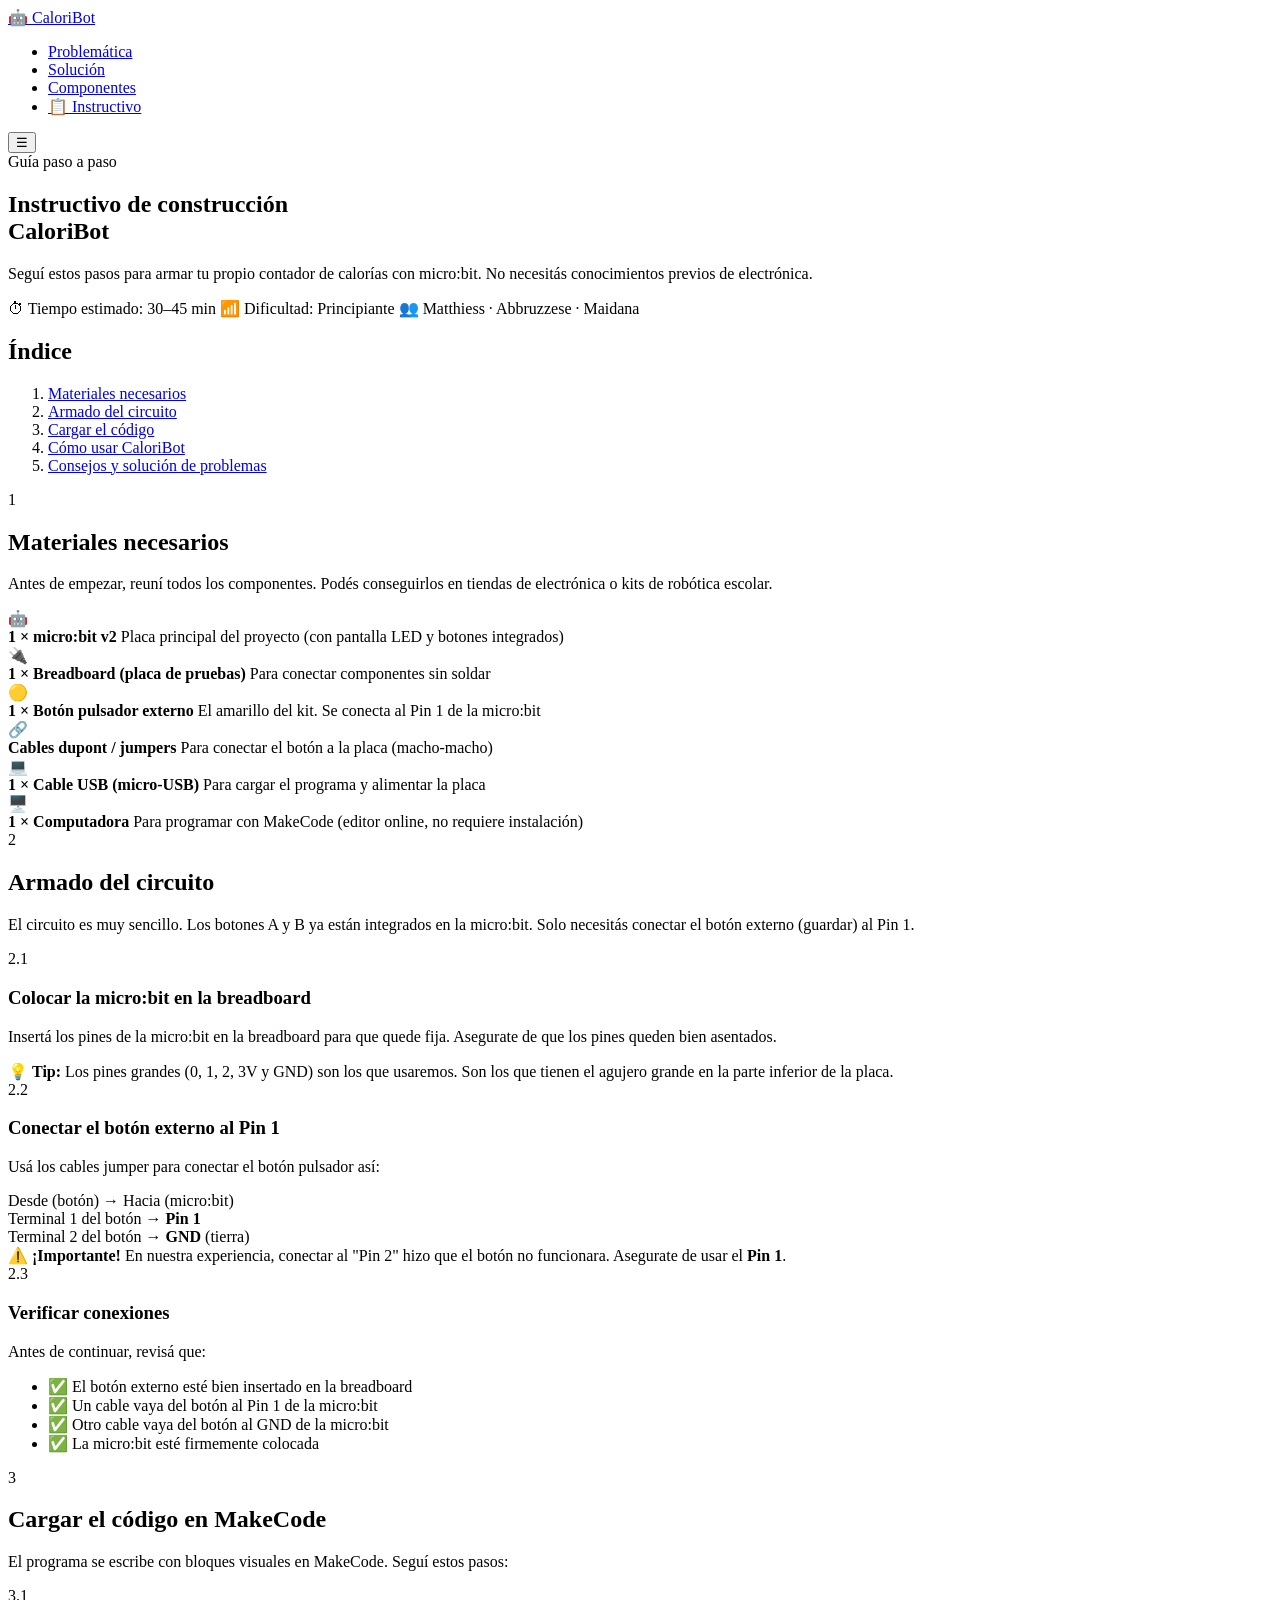
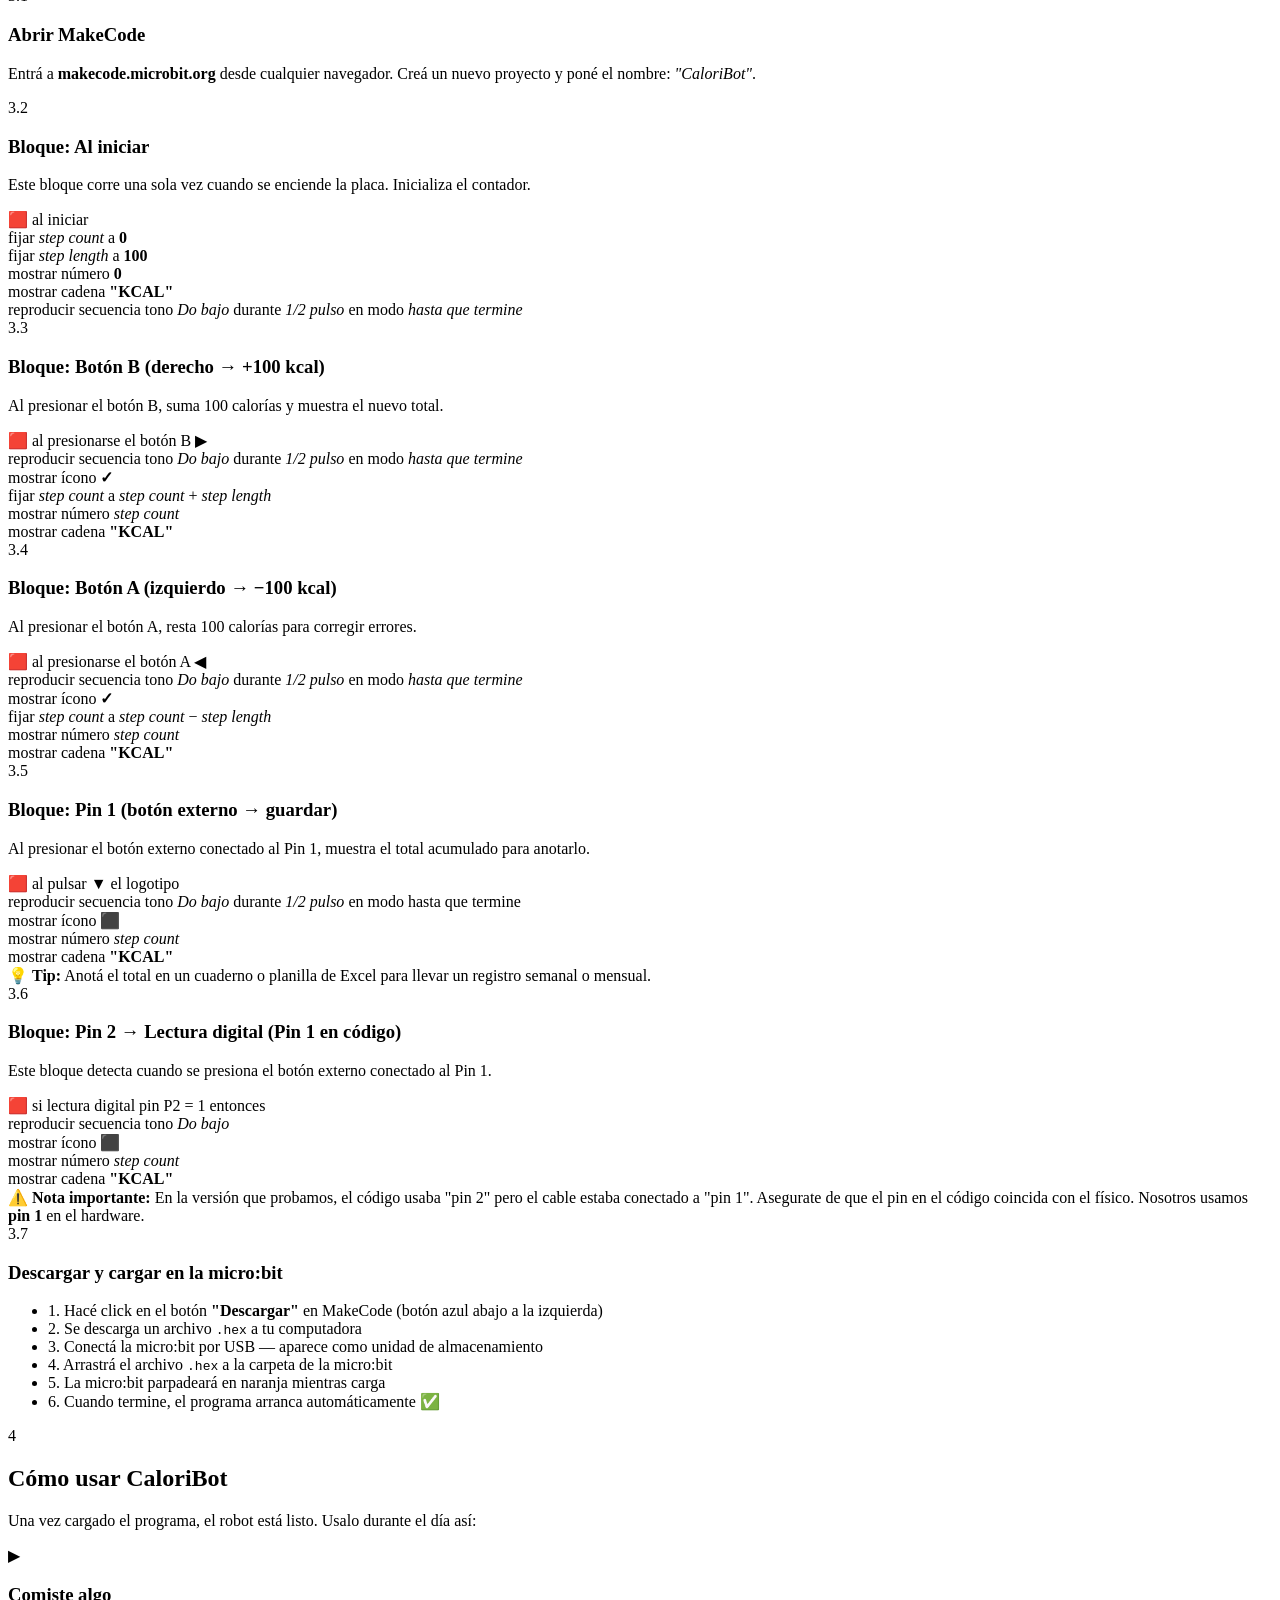
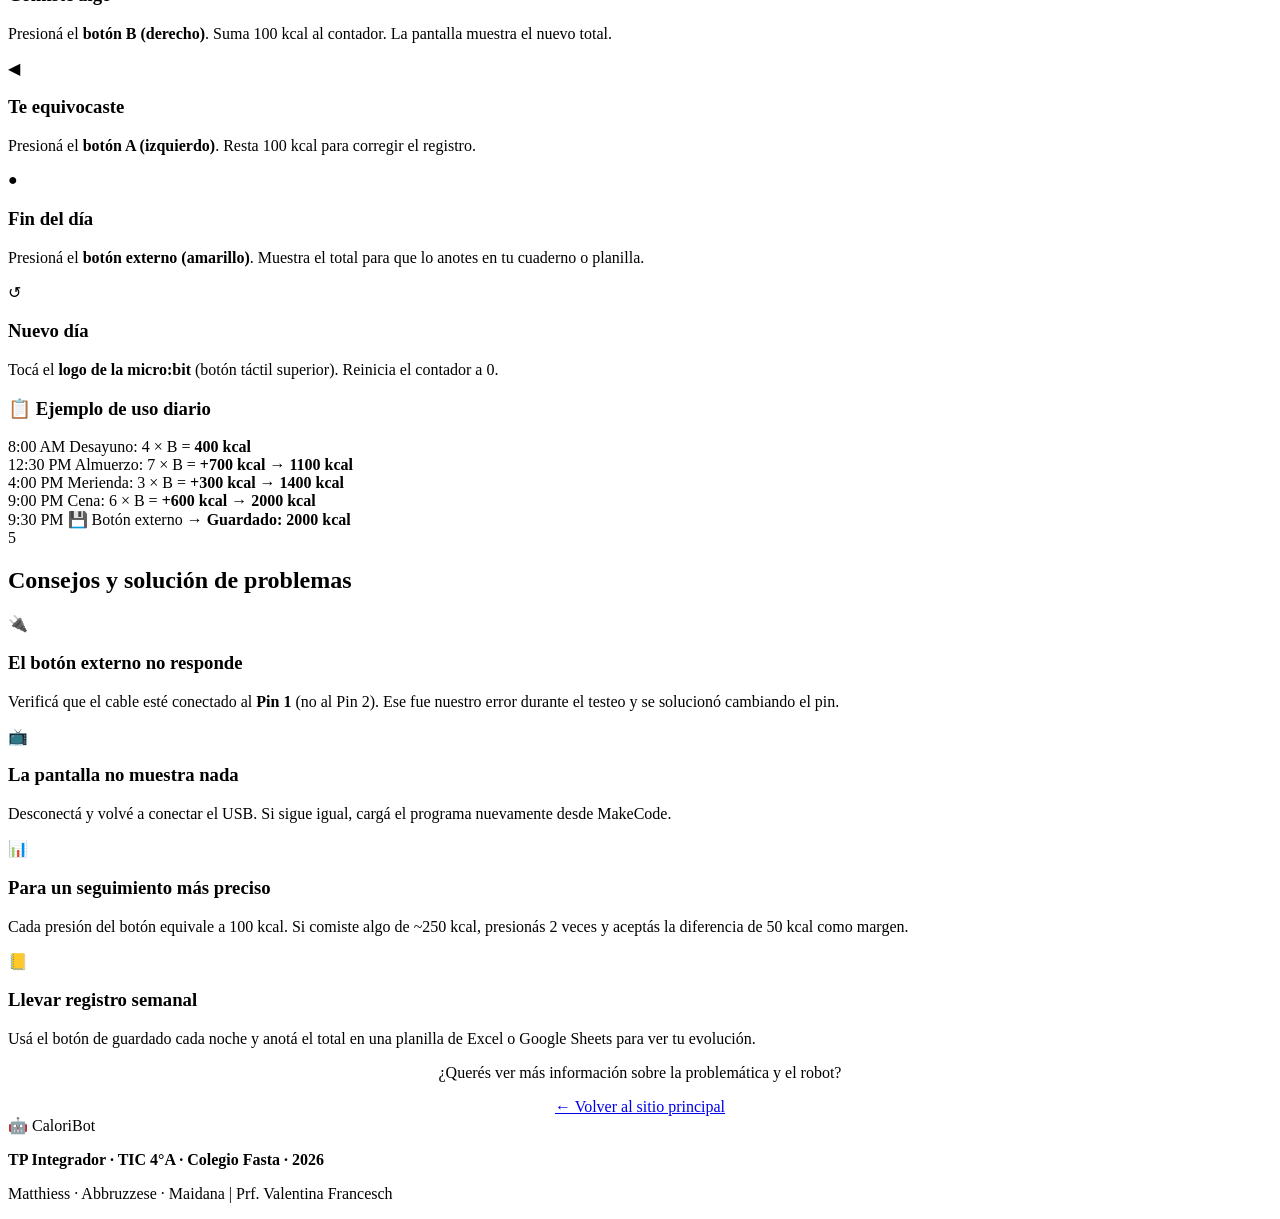
==== instructivo.html @ 19765916 "initial commit" ====
<!DOCTYPE html>
<html lang="es">
<head>
  <meta charset="UTF-8" />
  <meta name="viewport" content="width=device-width, initial-scale=1.0" />
  <title>Instructivo · CaloriBot</title>
  <link rel="stylesheet" href="css/styles.css" />
  <link rel="stylesheet" href="css/instructivo.css" />
  <link href="https://fonts.googleapis.com/css2?family=Inter:wght@300;400;500;600;700;800&family=Space+Grotesk:wght@500;700&display=swap" rel="stylesheet" />
</head>
<body>

  <header class="header" id="header">
    <nav class="nav container">
      <a href="index.html" class="nav__logo">
        <span class="logo-icon">🤖</span> CaloriBot
      </a>
      <ul class="nav__menu" id="nav-menu">
        <li><a href="index.html#problema" class="nav__link">Problemática</a></li>
        <li><a href="index.html#solucion" class="nav__link">Solución</a></li>
        <li><a href="index.html#componentes" class="nav__link">Componentes</a></li>
        <li><a href="instructivo.html" class="nav__link instructivo-btn">📋 Instructivo</a></li>
      </ul>
      <button class="nav__toggle" id="nav-toggle" aria-label="Abrir menú">☰</button>
    </nav>
  </header>

  <main class="instructivo-main">

    <!-- PORTADA -->
    <section class="inst-hero">
      <div class="container inst-hero__content">
        <span class="section__tag">Guía paso a paso</span>
        <h1>Instructivo de construcción<br/><span class="highlight">CaloriBot</span></h1>
        <p class="inst-hero__sub">
          Seguí estos pasos para armar tu propio contador de calorías con micro:bit.
          No necesitás conocimientos previos de electrónica.
        </p>
        <div class="inst-hero__meta">
          <span>⏱ Tiempo estimado: 30–45 min</span>
          <span>📶 Dificultad: Principiante</span>
          <span>👥 Matthiess · Abbruzzese · Maidana</span>
        </div>
      </div>
    </section>

    <div class="container inst-body">

      <!-- ÍNDICE -->
      <nav class="inst-index" aria-label="Índice del instructivo">
        <h2>Índice</h2>
        <ol>
          <li><a href="#materiales">Materiales necesarios</a></li>
          <li><a href="#circuito">Armado del circuito</a></li>
          <li><a href="#codigo">Cargar el código</a></li>
          <li><a href="#uso">Cómo usar CaloriBot</a></li>
          <li><a href="#tips">Consejos y solución de problemas</a></li>
        </ol>
      </nav>

      <!-- PASO 1: MATERIALES -->
      <section class="inst-step" id="materiales">
        <div class="inst-step__header">
          <div class="step-num">1</div>
          <h2>Materiales necesarios</h2>
        </div>
        <p class="step-desc">
          Antes de empezar, reuní todos los componentes. Podés conseguirlos en tiendas de electrónica o kits de robótica escolar.
        </p>
        <div class="materiales-grid">
          <div class="material-item">
            <div class="mat-icon">🤖</div>
            <div>
              <strong>1 × micro:bit v2</strong>
              <span>Placa principal del proyecto (con pantalla LED y botones integrados)</span>
            </div>
          </div>
          <div class="material-item">
            <div class="mat-icon">🔌</div>
            <div>
              <strong>1 × Breadboard (placa de pruebas)</strong>
              <span>Para conectar componentes sin soldar</span>
            </div>
          </div>
          <div class="material-item">
            <div class="mat-icon">🟡</div>
            <div>
              <strong>1 × Botón pulsador externo</strong>
              <span>El amarillo del kit. Se conecta al Pin 1 de la micro:bit</span>
            </div>
          </div>
          <div class="material-item">
            <div class="mat-icon">🔗</div>
            <div>
              <strong>Cables dupont / jumpers</strong>
              <span>Para conectar el botón a la placa (macho-macho)</span>
            </div>
          </div>
          <div class="material-item">
            <div class="mat-icon">💻</div>
            <div>
              <strong>1 × Cable USB (micro-USB)</strong>
              <span>Para cargar el programa y alimentar la placa</span>
            </div>
          </div>
          <div class="material-item">
            <div class="mat-icon">🖥️</div>
            <div>
              <strong>1 × Computadora</strong>
              <span>Para programar con MakeCode (editor online, no requiere instalación)</span>
            </div>
          </div>
        </div>
      </section>

      <!-- PASO 2: CIRCUITO -->
      <section class="inst-step" id="circuito">
        <div class="inst-step__header">
          <div class="step-num">2</div>
          <h2>Armado del circuito</h2>
        </div>
        <p class="step-desc">
          El circuito es muy sencillo. Los botones A y B ya están integrados en la micro:bit.
          Solo necesitás conectar el botón externo (guardar) al Pin 1.
        </p>

        <div class="sub-steps">
          <div class="sub-step">
            <div class="sub-step__num">2.1</div>
            <div class="sub-step__content">
              <h3>Colocar la micro:bit en la breadboard</h3>
              <p>
                Insertá los pines de la micro:bit en la breadboard para que quede fija.
                Asegurate de que los pines queden bien asentados.
              </p>
              <div class="tip-box">
                💡 <strong>Tip:</strong> Los pines grandes (0, 1, 2, 3V y GND) son los que usaremos.
                Son los que tienen el agujero grande en la parte inferior de la placa.
              </div>
            </div>
          </div>

          <div class="sub-step">
            <div class="sub-step__num">2.2</div>
            <div class="sub-step__content">
              <h3>Conectar el botón externo al Pin 1</h3>
              <p>Usá los cables jumper para conectar el botón pulsador así:</p>
              <div class="conexion-tabla">
                <div class="conexion-row conexion-row--header">
                  <span>Desde (botón)</span>
                  <span>→</span>
                  <span>Hacia (micro:bit)</span>
                </div>
                <div class="conexion-row">
                  <span>Terminal 1 del botón</span>
                  <span>→</span>
                  <span class="dest dest--pin"><strong>Pin 1</strong></span>
                </div>
                <div class="conexion-row">
                  <span>Terminal 2 del botón</span>
                  <span>→</span>
                  <span class="dest dest--gnd"><strong>GND</strong> (tierra)</span>
                </div>
              </div>
              <div class="warning-box">
                ⚠️ <strong>¡Importante!</strong> En nuestra experiencia, conectar al "Pin 2" hizo que el botón no funcionara.
                Asegurate de usar el <strong>Pin 1</strong>.
              </div>
            </div>
          </div>

          <div class="sub-step">
            <div class="sub-step__num">2.3</div>
            <div class="sub-step__content">
              <h3>Verificar conexiones</h3>
              <p>Antes de continuar, revisá que:</p>
              <ul class="check-list">
                <li>✅ El botón externo esté bien insertado en la breadboard</li>
                <li>✅ Un cable vaya del botón al Pin 1 de la micro:bit</li>
                <li>✅ Otro cable vaya del botón al GND de la micro:bit</li>
                <li>✅ La micro:bit esté firmemente colocada</li>
              </ul>
            </div>
          </div>
        </div>
      </section>

      <!-- PASO 3: CÓDIGO -->
      <section class="inst-step" id="codigo">
        <div class="inst-step__header">
          <div class="step-num">3</div>
          <h2>Cargar el código en MakeCode</h2>
        </div>
        <p class="step-desc">
          El programa se escribe con bloques visuales en MakeCode. Seguí estos pasos:
        </p>

        <div class="sub-steps">
          <div class="sub-step">
            <div class="sub-step__num">3.1</div>
            <div class="sub-step__content">
              <h3>Abrir MakeCode</h3>
              <p>
                Entrá a <strong>makecode.microbit.org</strong> desde cualquier navegador.
                Creá un nuevo proyecto y poné el nombre: <em>"CaloriBot"</em>.
              </p>
            </div>
          </div>

          <div class="sub-step">
            <div class="sub-step__num">3.2</div>
            <div class="sub-step__content">
              <h3>Bloque: Al iniciar</h3>
              <p>Este bloque corre una sola vez cuando se enciende la placa. Inicializa el contador.</p>
              <div class="code-blocks-visual">
                <div class="block block--event">🟥 al iniciar</div>
                <div class="block block--action">fijar <em>step count</em> a <strong>0</strong></div>
                <div class="block block--action">fijar <em>step length</em> a <strong>100</strong></div>
                <div class="block block--action">mostrar número <strong>0</strong></div>
                <div class="block block--action">mostrar cadena <strong>"KCAL"</strong></div>
                <div class="block block--action">reproducir secuencia tono <em>Do bajo</em> durante <em>1/2 pulso</em> en modo <em>hasta que termine</em></div>
              </div>
            </div>
          </div>

          <div class="sub-step">
            <div class="sub-step__num">3.3</div>
            <div class="sub-step__content">
              <h3>Bloque: Botón B (derecho → +100 kcal)</h3>
              <p>Al presionar el botón B, suma 100 calorías y muestra el nuevo total.</p>
              <div class="code-blocks-visual">
                <div class="block block--event">🟥 al presionarse el botón B ▶</div>
                <div class="block block--action">reproducir secuencia tono <em>Do bajo</em> durante <em>1/2 pulso</em> en modo <em>hasta que termine</em></div>
                <div class="block block--action">mostrar ícono <strong>✓</strong></div>
                <div class="block block--action">fijar <em>step count</em> a <em>step count</em> + <em>step length</em></div>
                <div class="block block--action">mostrar número <em>step count</em></div>
                <div class="block block--action">mostrar cadena <strong>"KCAL"</strong></div>
              </div>
            </div>
          </div>

          <div class="sub-step">
            <div class="sub-step__num">3.4</div>
            <div class="sub-step__content">
              <h3>Bloque: Botón A (izquierdo → −100 kcal)</h3>
              <p>Al presionar el botón A, resta 100 calorías para corregir errores.</p>
              <div class="code-blocks-visual">
                <div class="block block--event">🟥 al presionarse el botón A ◀</div>
                <div class="block block--action">reproducir secuencia tono <em>Do bajo</em> durante <em>1/2 pulso</em> en modo <em>hasta que termine</em></div>
                <div class="block block--action">mostrar ícono <strong>✓</strong></div>
                <div class="block block--action">fijar <em>step count</em> a <em>step count</em> − <em>step length</em></div>
                <div class="block block--action">mostrar número <em>step count</em></div>
                <div class="block block--action">mostrar cadena <strong>"KCAL"</strong></div>
              </div>
            </div>
          </div>

          <div class="sub-step">
            <div class="sub-step__num">3.5</div>
            <div class="sub-step__content">
              <h3>Bloque: Pin 1 (botón externo → guardar)</h3>
              <p>Al presionar el botón externo conectado al Pin 1, muestra el total acumulado para anotarlo.</p>
              <div class="code-blocks-visual">
                <div class="block block--event">🟥 al pulsar ▼ el logotipo</div>
                <div class="block block--action">reproducir secuencia tono <em>Do bajo</em> durante <em>1/2 pulso</em> en modo hasta que termine</div>
                <div class="block block--action">mostrar ícono <strong>⬛</strong></div>
                <div class="block block--action">mostrar número <em>step count</em></div>
                <div class="block block--action">mostrar cadena <strong>"KCAL"</strong></div>
              </div>
              <div class="tip-box">
                💡 <strong>Tip:</strong> Anotá el total en un cuaderno o planilla de Excel para llevar un registro semanal o mensual.
              </div>
            </div>
          </div>

          <div class="sub-step">
            <div class="sub-step__num">3.6</div>
            <div class="sub-step__content">
              <h3>Bloque: Pin 2 → Lectura digital (Pin 1 en código)</h3>
              <p>Este bloque detecta cuando se presiona el botón externo conectado al Pin 1.</p>
              <div class="code-blocks-visual">
                <div class="block block--event">🟥 si lectura digital pin P2 = 1 entonces</div>
                <div class="block block--action">reproducir secuencia tono <em>Do bajo</em></div>
                <div class="block block--action">mostrar ícono <strong>⬛</strong></div>
                <div class="block block--action">mostrar número <em>step count</em></div>
                <div class="block block--action">mostrar cadena <strong>"KCAL"</strong></div>
              </div>
              <div class="warning-box">
                ⚠️ <strong>Nota importante:</strong> En la versión que probamos, el código usaba "pin 2" pero el cable estaba conectado a "pin 1".
                Asegurate de que el pin en el código coincida con el físico. Nosotros usamos <strong>pin 1</strong> en el hardware.
              </div>
            </div>
          </div>

          <div class="sub-step">
            <div class="sub-step__num">3.7</div>
            <div class="sub-step__content">
              <h3>Descargar y cargar en la micro:bit</h3>
              <ul class="check-list">
                <li>1. Hacé click en el botón <strong>"Descargar"</strong> en MakeCode (botón azul abajo a la izquierda)</li>
                <li>2. Se descarga un archivo <code>.hex</code> a tu computadora</li>
                <li>3. Conectá la micro:bit por USB — aparece como unidad de almacenamiento</li>
                <li>4. Arrastrá el archivo <code>.hex</code> a la carpeta de la micro:bit</li>
                <li>5. La micro:bit parpadeará en naranja mientras carga</li>
                <li>6. Cuando termine, el programa arranca automáticamente ✅</li>
              </ul>
            </div>
          </div>
        </div>
      </section>

      <!-- PASO 4: USO -->
      <section class="inst-step" id="uso">
        <div class="inst-step__header">
          <div class="step-num">4</div>
          <h2>Cómo usar CaloriBot</h2>
        </div>
        <p class="step-desc">
          Una vez cargado el programa, el robot está listo. Usalo durante el día así:
        </p>

        <div class="uso-cards">
          <div class="uso-card">
            <div class="uso-num uso--green">▶</div>
            <h3>Comiste algo</h3>
            <p>Presioná el <strong>botón B (derecho)</strong>. Suma 100 kcal al contador. La pantalla muestra el nuevo total.</p>
          </div>
          <div class="uso-card">
            <div class="uso-num uso--red">◀</div>
            <h3>Te equivocaste</h3>
            <p>Presioná el <strong>botón A (izquierdo)</strong>. Resta 100 kcal para corregir el registro.</p>
          </div>
          <div class="uso-card">
            <div class="uso-num uso--blue">●</div>
            <h3>Fin del día</h3>
            <p>Presioná el <strong>botón externo (amarillo)</strong>. Muestra el total para que lo anotes en tu cuaderno o planilla.</p>
          </div>
          <div class="uso-card">
            <div class="uso-num uso--orange">↺</div>
            <h3>Nuevo día</h3>
            <p>Tocá el <strong>logo de la micro:bit</strong> (botón táctil superior). Reinicia el contador a 0.</p>
          </div>
        </div>

        <div class="ejemplo-uso">
          <h3>📋 Ejemplo de uso diario</h3>
          <div class="uso-timeline">
            <div class="tl-item">
              <span class="tl-hora">8:00 AM</span>
              <span class="tl-accion">Desayuno: 4 × B = <strong>400 kcal</strong></span>
            </div>
            <div class="tl-item">
              <span class="tl-hora">12:30 PM</span>
              <span class="tl-accion">Almuerzo: 7 × B = <strong>+700 kcal → 1100 kcal</strong></span>
            </div>
            <div class="tl-item">
              <span class="tl-hora">4:00 PM</span>
              <span class="tl-accion">Merienda: 3 × B = <strong>+300 kcal → 1400 kcal</strong></span>
            </div>
            <div class="tl-item">
              <span class="tl-hora">9:00 PM</span>
              <span class="tl-accion">Cena: 6 × B = <strong>+600 kcal → 2000 kcal</strong></span>
            </div>
            <div class="tl-item tl-item--save">
              <span class="tl-hora">9:30 PM</span>
              <span class="tl-accion">💾 Botón externo → <strong>Guardado: 2000 kcal</strong></span>
            </div>
          </div>
        </div>
      </section>

      <!-- PASO 5: TIPS -->
      <section class="inst-step" id="tips">
        <div class="inst-step__header">
          <div class="step-num">5</div>
          <h2>Consejos y solución de problemas</h2>
        </div>

        <div class="tips-grid">
          <div class="tip-card">
            <span class="tip-emoji">🔌</span>
            <h3>El botón externo no responde</h3>
            <p>Verificá que el cable esté conectado al <strong>Pin 1</strong> (no al Pin 2). Ese fue nuestro error durante el testeo y se solucionó cambiando el pin.</p>
          </div>
          <div class="tip-card">
            <span class="tip-emoji">📺</span>
            <h3>La pantalla no muestra nada</h3>
            <p>Desconectá y volvé a conectar el USB. Si sigue igual, cargá el programa nuevamente desde MakeCode.</p>
          </div>
          <div class="tip-card">
            <span class="tip-emoji">📊</span>
            <h3>Para un seguimiento más preciso</h3>
            <p>Cada presión del botón equivale a 100 kcal. Si comiste algo de ~250 kcal, presionás 2 veces y aceptás la diferencia de 50 kcal como margen.</p>
          </div>
          <div class="tip-card">
            <span class="tip-emoji">📒</span>
            <h3>Llevar registro semanal</h3>
            <p>Usá el botón de guardado cada noche y anotá el total en una planilla de Excel o Google Sheets para ver tu evolución.</p>
          </div>
        </div>
      </section>

    </div><!-- /container -->

    <!-- CTA volver -->
    <div class="inst-footer-cta">
      <div class="container" style="text-align:center">
        <p>¿Querés ver más información sobre la problemática y el robot?</p>
        <a href="index.html" class="btn btn--primary btn--large">← Volver al sitio principal</a>
      </div>
    </div>

  </main>

  <footer class="footer">
    <div class="container footer__content">
      <div class="footer__logo">🤖 CaloriBot</div>
      <div class="footer__info">
        <p><strong>TP Integrador · TIC 4°A · Colegio Fasta · 2026</strong></p>
        <p>Matthiess · Abbruzzese · Maidana | Prf. Valentina Francesch</p>
      </div>
    </div>
  </footer>

  <script src="js/nav.js"></script>
</body>
</html>
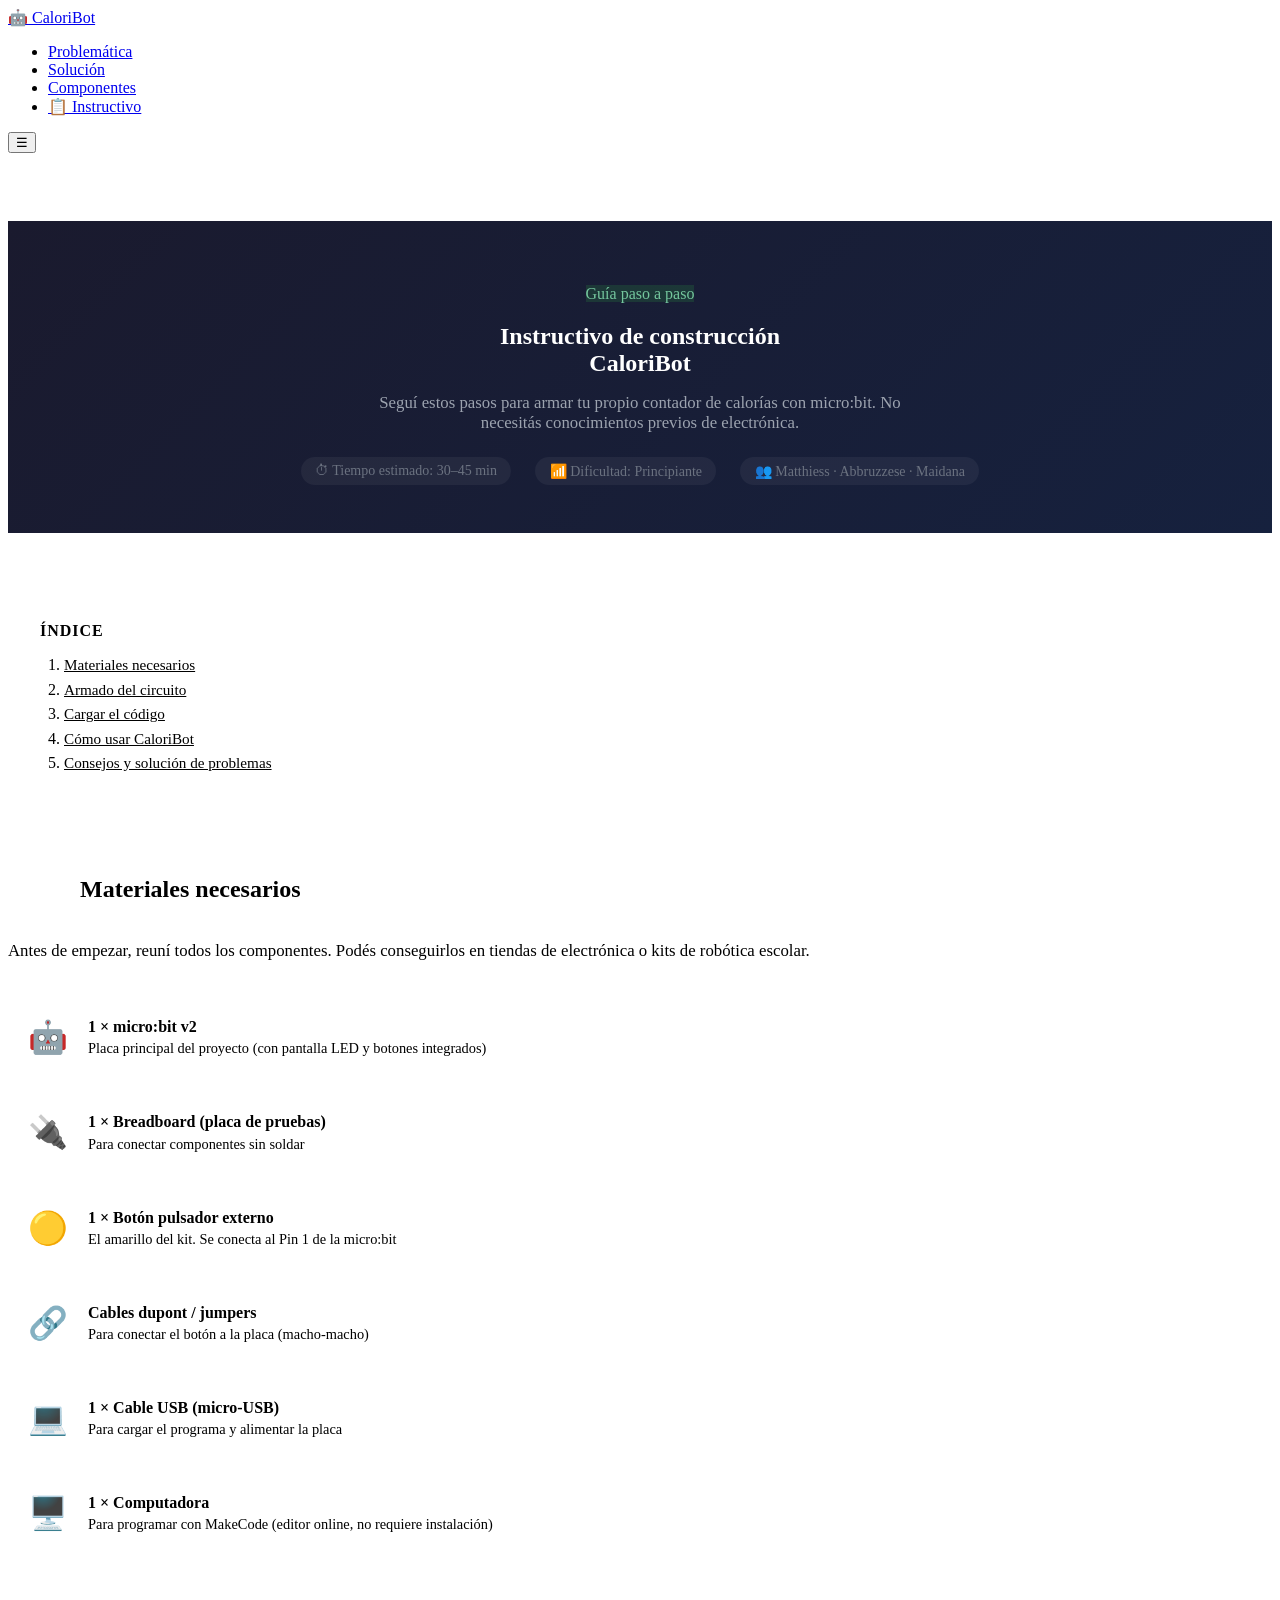
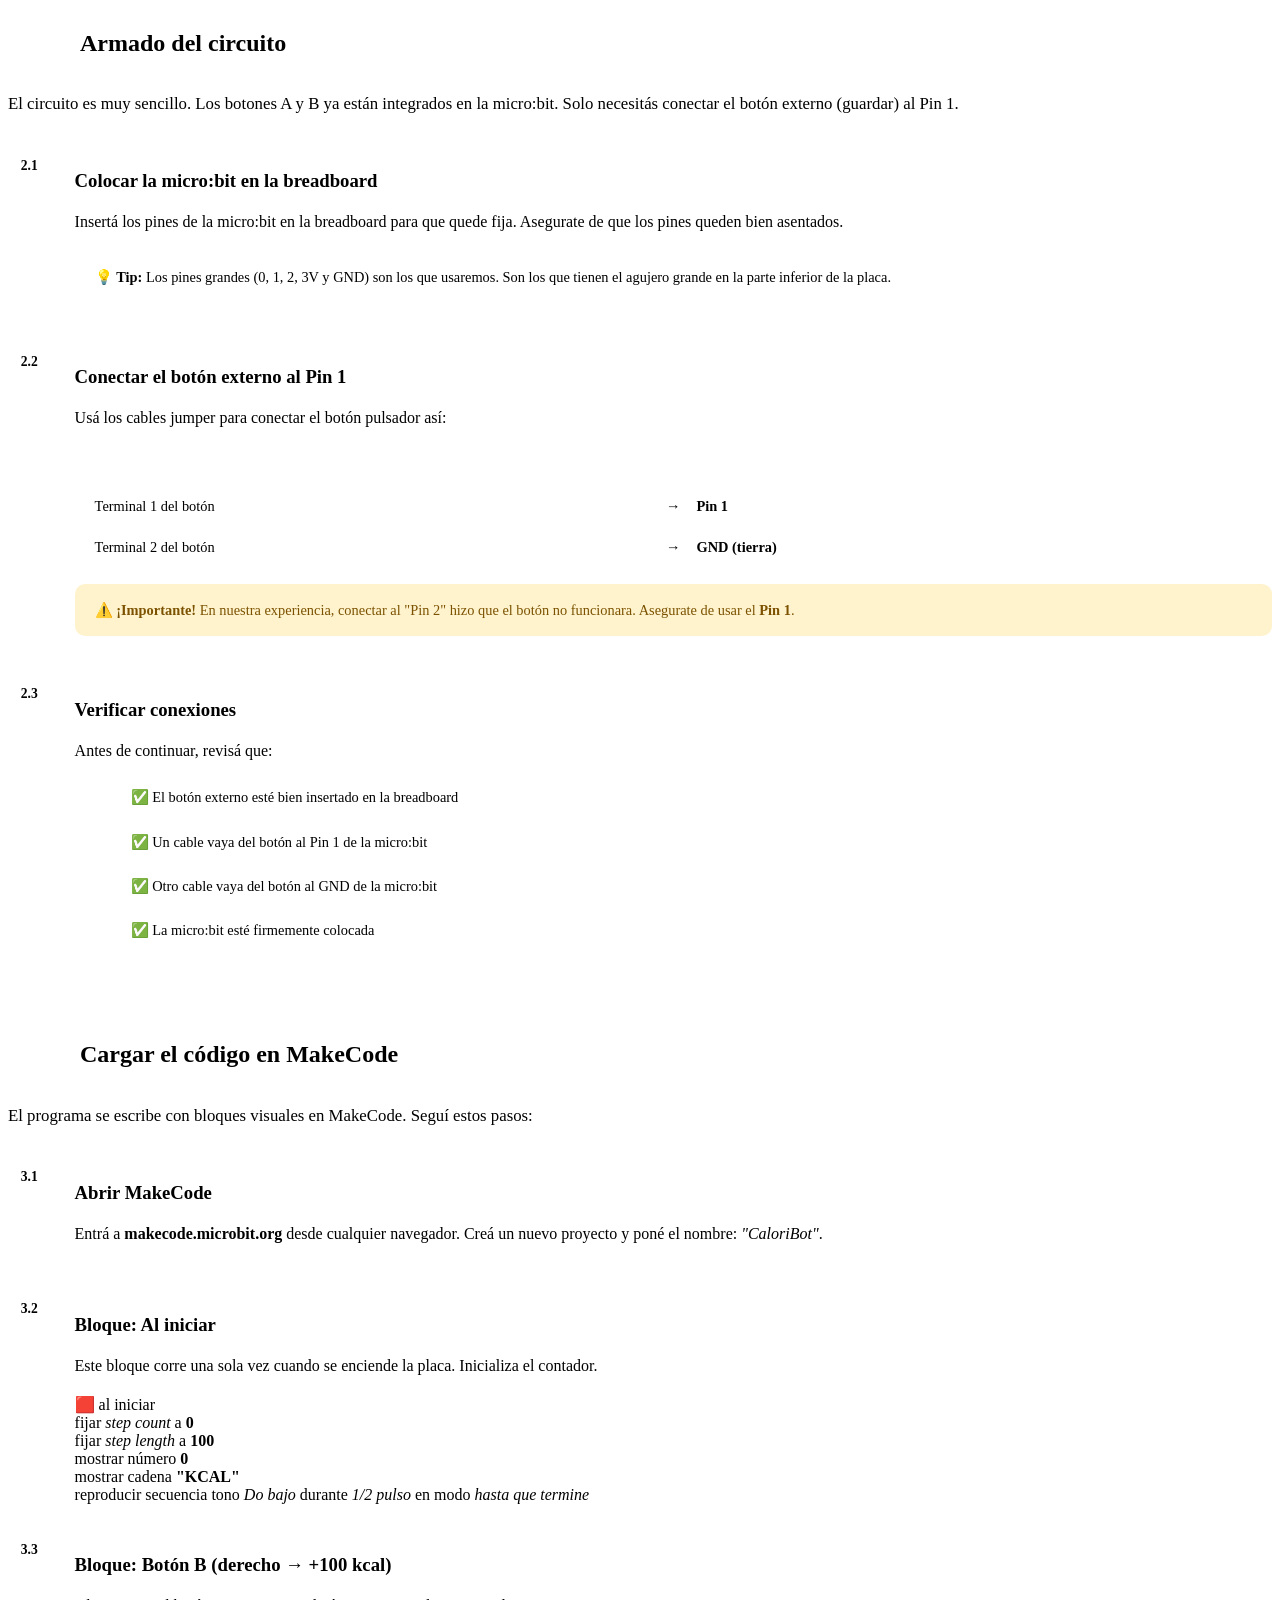
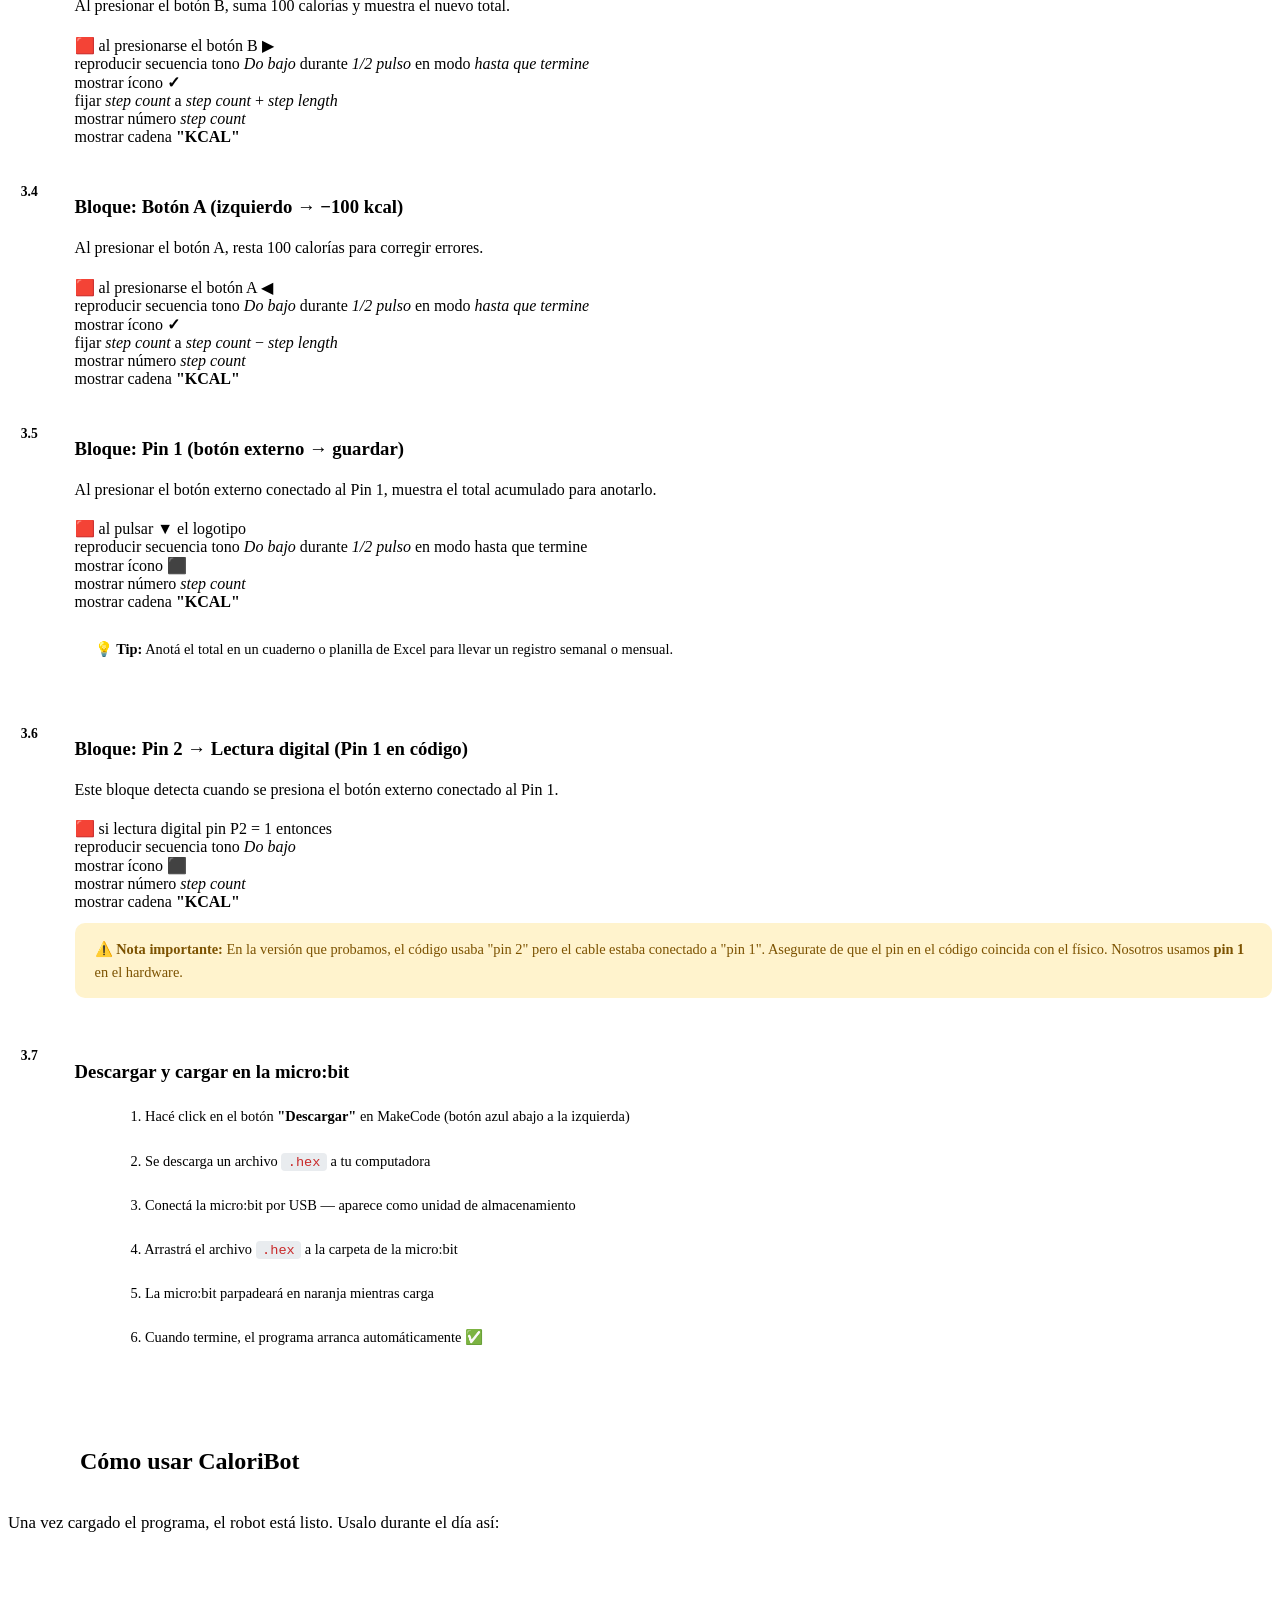
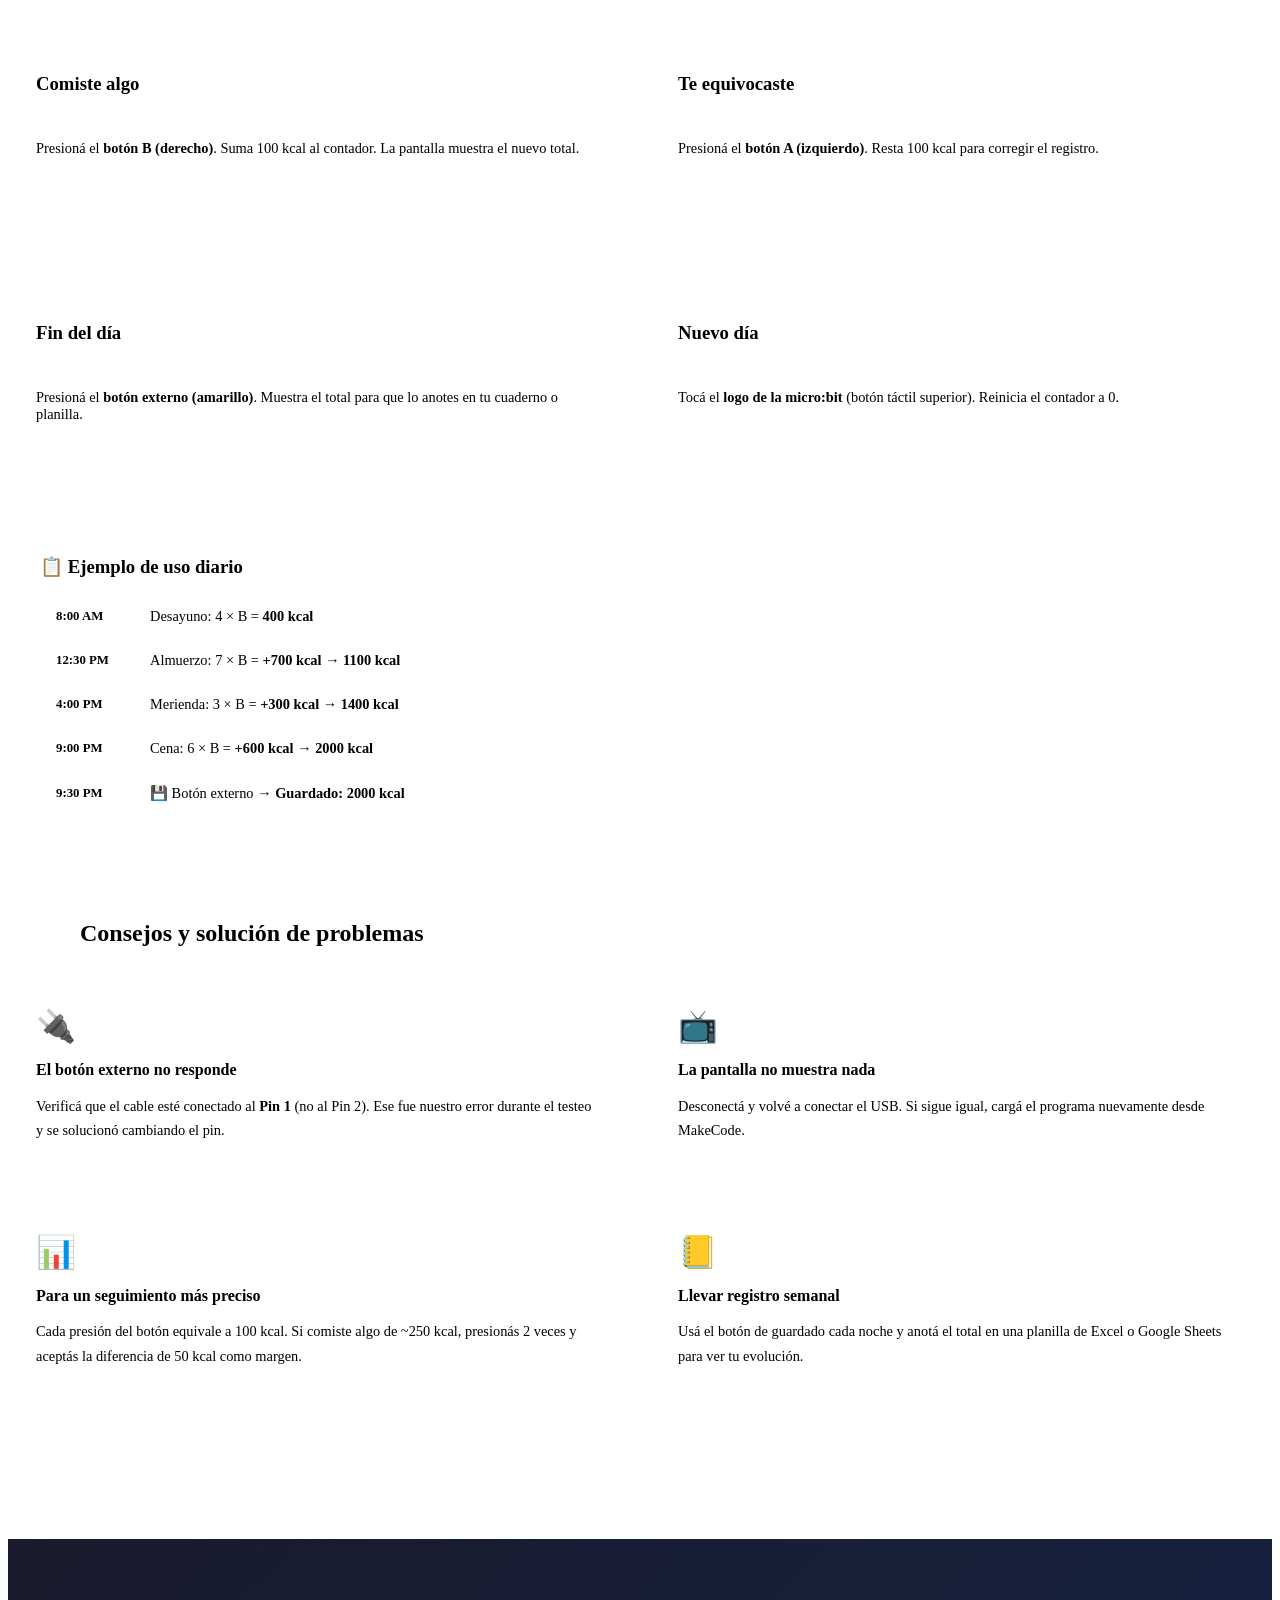
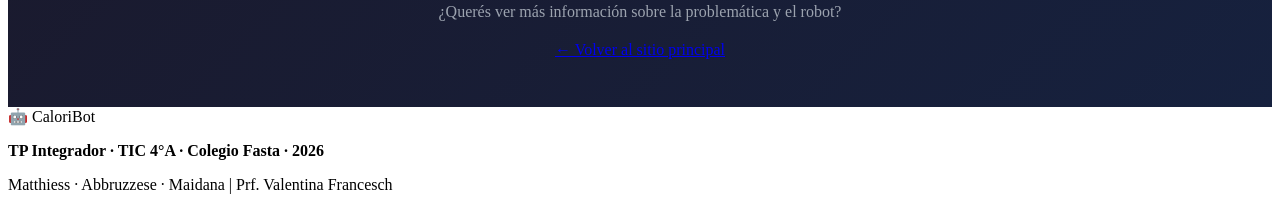
==== commit 1433fb81: "Update instructivo.html" ====
--- a/instructivo.html
+++ b/instructivo.html
@@ -28,6 +28,7 @@
   <main class="instructivo-main">
 
     <!-- PORTADA -->
+    <link rel="stylesheet" href="instructivo.css">
     <section class="inst-hero">
       <div class="container inst-hero__content">
         <span class="section__tag">Guía paso a paso</span>
--- a/instructivo.css
+++ b/instructivo.css
@@ -0,0 +1,188 @@
+/* =============================================
+   instructivo.css — estilos específicos
+   ============================================= */
+
+.instructivo-main { padding-top: 68px; }
+
+/* Hero del instructivo */
+.inst-hero {
+  background: linear-gradient(135deg, #1a1a2e 0%, #16213e 100%);
+  padding: 4rem 0 3rem;
+  text-align: center;
+}
+.inst-hero__content .section__tag { background: rgba(47,158,68,.2); color: #74c69d; }
+.inst-hero h1 { color: #fff; margin-bottom: 1rem; }
+.inst-hero__sub { color: #9ca3af; max-width: 580px; margin: 0 auto 1.5rem; font-size: 1.05rem; }
+.inst-hero__meta {
+  display: flex; gap: 1.5rem; justify-content: center; flex-wrap: wrap;
+  color: #6b7280; font-size: .875rem;
+}
+.inst-hero__meta span { background: rgba(255,255,255,.05); padding: .35rem .9rem; border-radius: 50px; }
+
+/* Layout principal */
+.inst-body { padding: 3rem 0 4rem; }
+
+/* Índice */
+.inst-index {
+  background: var(--clr-primary-light);
+  border: 1px solid var(--clr-primary);
+  border-radius: var(--radius-lg);
+  padding: 1.75rem 2rem;
+  margin-bottom: 3rem;
+}
+.inst-index h2 { color: var(--clr-primary-dark); font-size: 1rem; text-transform: uppercase; letter-spacing: .06em; margin-bottom: 1rem; }
+.inst-index ol { padding-left: 1.5rem; display: flex; flex-direction: column; gap: .4rem; }
+.inst-index a { color: var(--clr-primary-dark); font-weight: 500; font-size: .95rem; }
+.inst-index a:hover { color: var(--clr-primary); text-decoration: underline; }
+
+/* Pasos */
+.inst-step {
+  margin-bottom: 4rem;
+  scroll-margin-top: 90px;
+}
+.inst-step__header {
+  display: flex; align-items: center; gap: 1.25rem; margin-bottom: 1.25rem;
+}
+.step-num {
+  width: 52px; height: 52px; border-radius: 50%;
+  background: var(--clr-primary); color: #fff;
+  font-family: var(--font-heading); font-size: 1.4rem; font-weight: 700;
+  display: flex; align-items: center; justify-content: center;
+  flex-shrink: 0;
+}
+.inst-step__header h2 { color: var(--clr-dark); margin: 0; }
+.step-desc { color: var(--clr-text-light); margin-bottom: 2rem; font-size: 1.05rem; line-height: 1.8; }
+
+/* Materiales */
+.materiales-grid { display: flex; flex-direction: column; gap: 1rem; }
+.material-item {
+  display: flex; gap: 1.25rem; align-items: flex-start;
+  background: var(--clr-white);
+  border: 1px solid var(--clr-border);
+  border-radius: var(--radius);
+  padding: 1.25rem;
+}
+.mat-icon { font-size: 2rem; flex-shrink: 0; }
+.material-item strong { display: block; color: var(--clr-dark); margin-bottom: .2rem; }
+.material-item span { color: var(--clr-text-light); font-size: .9rem; }
+
+/* Sub-pasos */
+.sub-steps { display: flex; flex-direction: column; gap: 2rem; }
+.sub-step { display: flex; gap: 1.5rem; }
+.sub-step__num {
+  background: var(--clr-bg);
+  border: 2px solid var(--clr-border);
+  border-radius: 10px;
+  padding: .4rem .8rem;
+  font-weight: 700; font-size: .85rem;
+  color: var(--clr-primary-dark);
+  height: fit-content;
+  flex-shrink: 0;
+}
+.sub-step__content { flex: 1; }
+.sub-step__content h3 { color: var(--clr-dark); margin-bottom: .6rem; }
+.sub-step__content p { color: var(--clr-text-light); margin-bottom: 1rem; line-height: 1.7; }
+
+/* Tabla de conexiones */
+.conexion-tabla { border: 1px solid var(--clr-border); border-radius: 10px; overflow: hidden; margin: 1rem 0; }
+.conexion-row {
+  display: grid; grid-template-columns: 1fr auto 1fr;
+  align-items: center; gap: 1rem;
+  padding: .75rem 1.25rem;
+  font-size: .9rem;
+}
+.conexion-row--header {
+  background: var(--clr-dark); color: #fff;
+  font-weight: 600; font-size: .8rem; text-transform: uppercase; letter-spacing: .05em;
+}
+.conexion-row:not(.conexion-row--header) { border-top: 1px solid var(--clr-border); }
+.conexion-row:nth-child(even) { background: var(--clr-bg); }
+.dest { font-weight: 600; }
+.dest--pin { color: var(--clr-primary); }
+.dest--gnd { color: var(--clr-danger); }
+
+/* Boxes */
+.tip-box, .warning-box {
+  border-radius: 10px; padding: .9rem 1.25rem; font-size: .9rem; line-height: 1.6;
+  margin: .75rem 0;
+}
+.tip-box { background: var(--clr-primary-light); border: 1px solid var(--clr-primary); color: var(--clr-primary-dark); }
+.warning-box { background: #fff3cd; border: 1px solid var(--clr-accent); color: #7c5200; }
+
+/* Checklist */
+.check-list { list-style: none; display: flex; flex-direction: column; gap: .5rem; }
+.check-list li {
+  background: var(--clr-bg);
+  border: 1px solid var(--clr-border);
+  border-radius: 8px; padding: .6rem 1rem;
+  font-size: .9rem; color: var(--clr-text);
+}
+.check-list code {
+  background: #e9ecef; color: #c92a2a;
+  padding: .1rem .4rem; border-radius: 4px;
+  font-size: .85rem;
+}
+
+/* Uso cards */
+.uso-cards {
+  display: grid; grid-template-columns: repeat(2, 1fr); gap: 1.25rem;
+  margin-bottom: 2.5rem;
+}
+.uso-card {
+  background: var(--clr-white); border: 1px solid var(--clr-border);
+  border-radius: var(--radius-lg); padding: 1.75rem;
+  display: flex; flex-direction: column; gap: .75rem;
+}
+.uso-num {
+  width: 44px; height: 44px; border-radius: 50%;
+  display: flex; align-items: center; justify-content: center;
+  font-size: 1.1rem; font-weight: 700; color: #fff;
+}
+.uso--green { background: var(--clr-primary); }
+.uso--red { background: var(--clr-danger); }
+.uso--blue { background: var(--clr-blue); }
+.uso--orange { background: var(--clr-accent); }
+.uso-card h3 { color: var(--clr-dark); }
+.uso-card p { color: var(--clr-text-light); font-size: .9rem; }
+
+.ejemplo-uso {
+  background: var(--clr-bg); border: 1px solid var(--clr-border);
+  border-radius: var(--radius-lg); padding: 2rem;
+}
+.ejemplo-uso h3 { color: var(--clr-dark); margin-bottom: 1.25rem; }
+.uso-timeline { display: flex; flex-direction: column; gap: .5rem; }
+.tl-item {
+  display: flex; gap: 1.5rem; align-items: center;
+  background: var(--clr-white); border: 1px solid var(--clr-border);
+  border-radius: 8px; padding: .6rem 1rem;
+}
+.tl-item--save { background: var(--clr-primary-light); border-color: var(--clr-primary); }
+.tl-hora { font-size: .8rem; color: var(--clr-text-light); min-width: 70px; font-weight: 600; }
+.tl-accion { font-size: .9rem; }
+
+/* Tips grid */
+.tips-grid { display: grid; grid-template-columns: repeat(2, 1fr); gap: 1.25rem; }
+.tip-card {
+  background: var(--clr-white); border: 1px solid var(--clr-border);
+  border-radius: var(--radius-lg); padding: 1.75rem;
+}
+.tip-emoji { font-size: 2rem; display: block; margin-bottom: .75rem; }
+.tip-card h3 { color: var(--clr-dark); margin-bottom: .5rem; font-size: 1rem; }
+.tip-card p { color: var(--clr-text-light); font-size: .9rem; line-height: 1.7; }
+
+/* CTA volver */
+.inst-footer-cta {
+  background: linear-gradient(135deg, #1a1a2e 0%, #16213e 100%);
+  padding: 3rem 0; color: #9ca3af;
+}
+.inst-footer-cta p { margin-bottom: 1.25rem; }
+
+/* Responsive */
+@media (max-width: 700px) {
+  .uso-cards { grid-template-columns: 1fr; }
+  .tips-grid { grid-template-columns: 1fr; }
+  .sub-step { flex-direction: column; gap: .75rem; }
+  .inst-hero__meta { flex-direction: column; align-items: center; }
+  .conexion-row { grid-template-columns: 1fr; gap: .3rem; text-align: center; }
+}
+
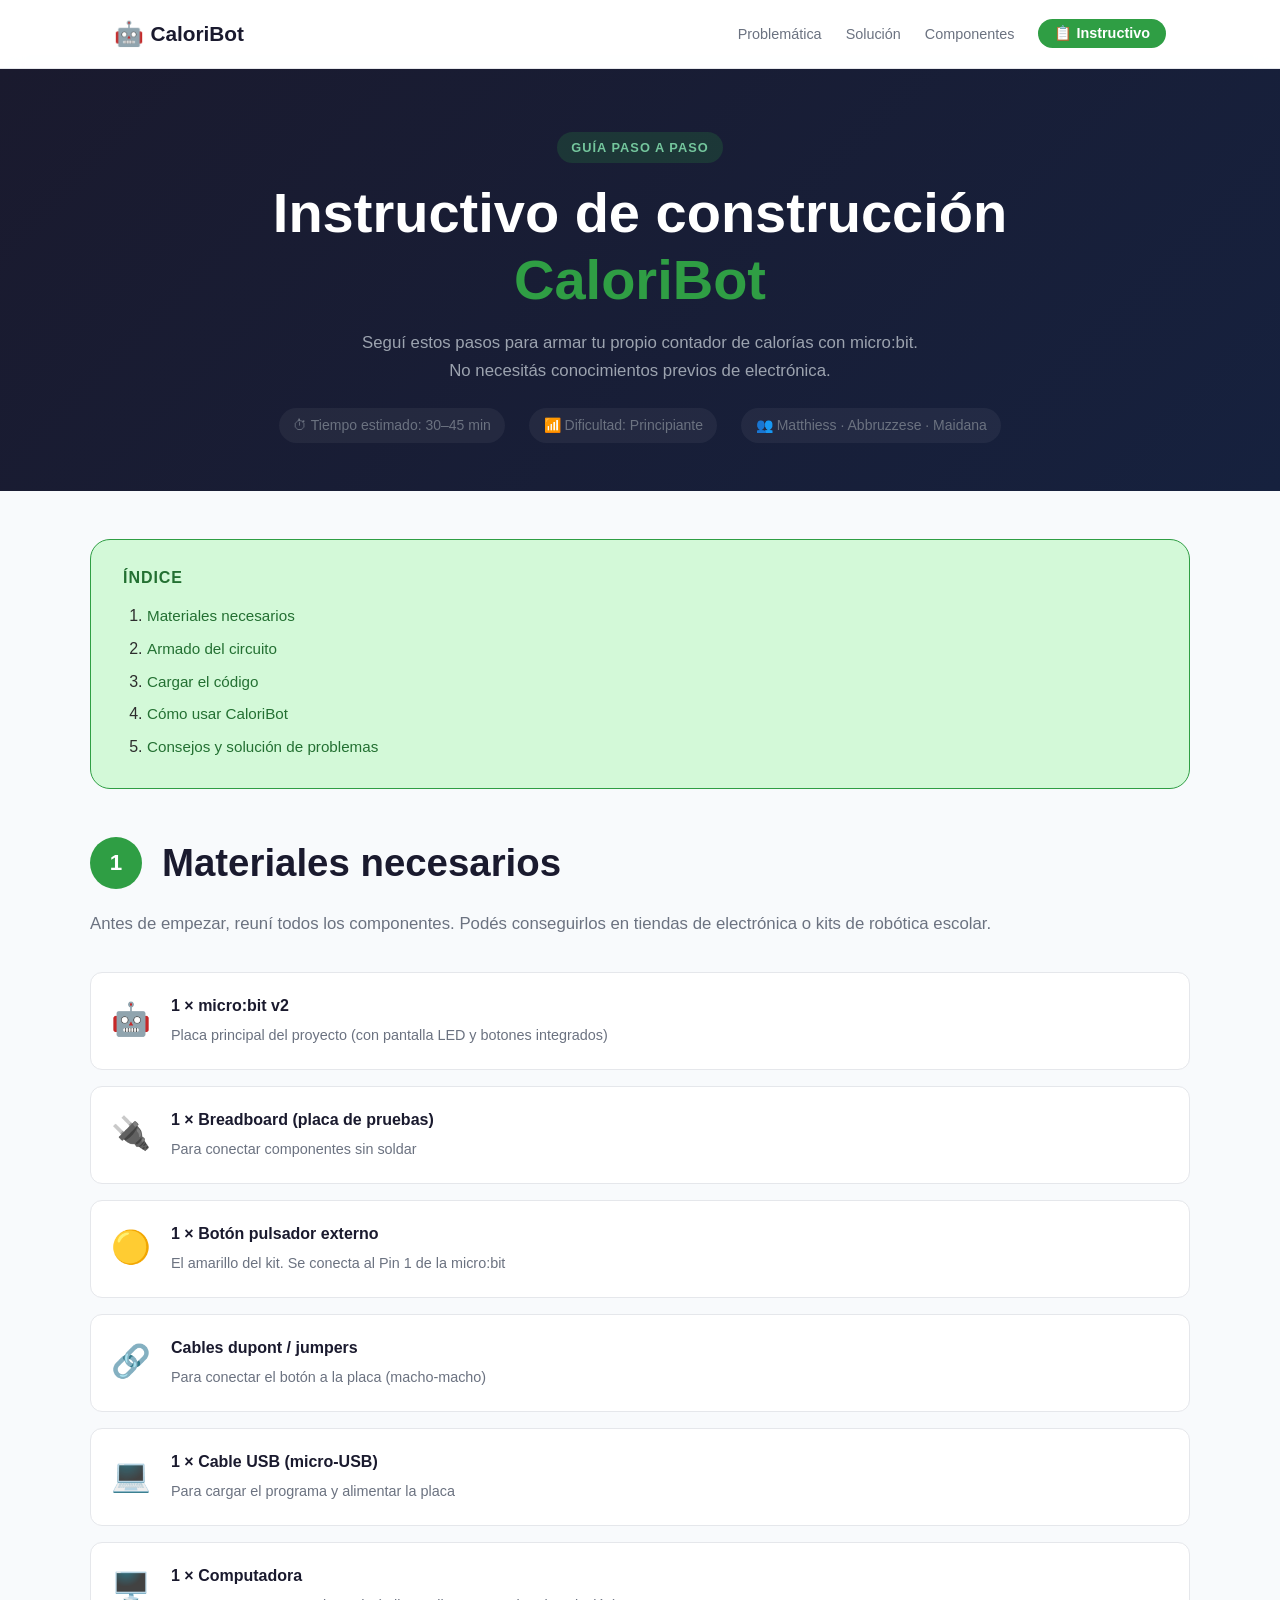
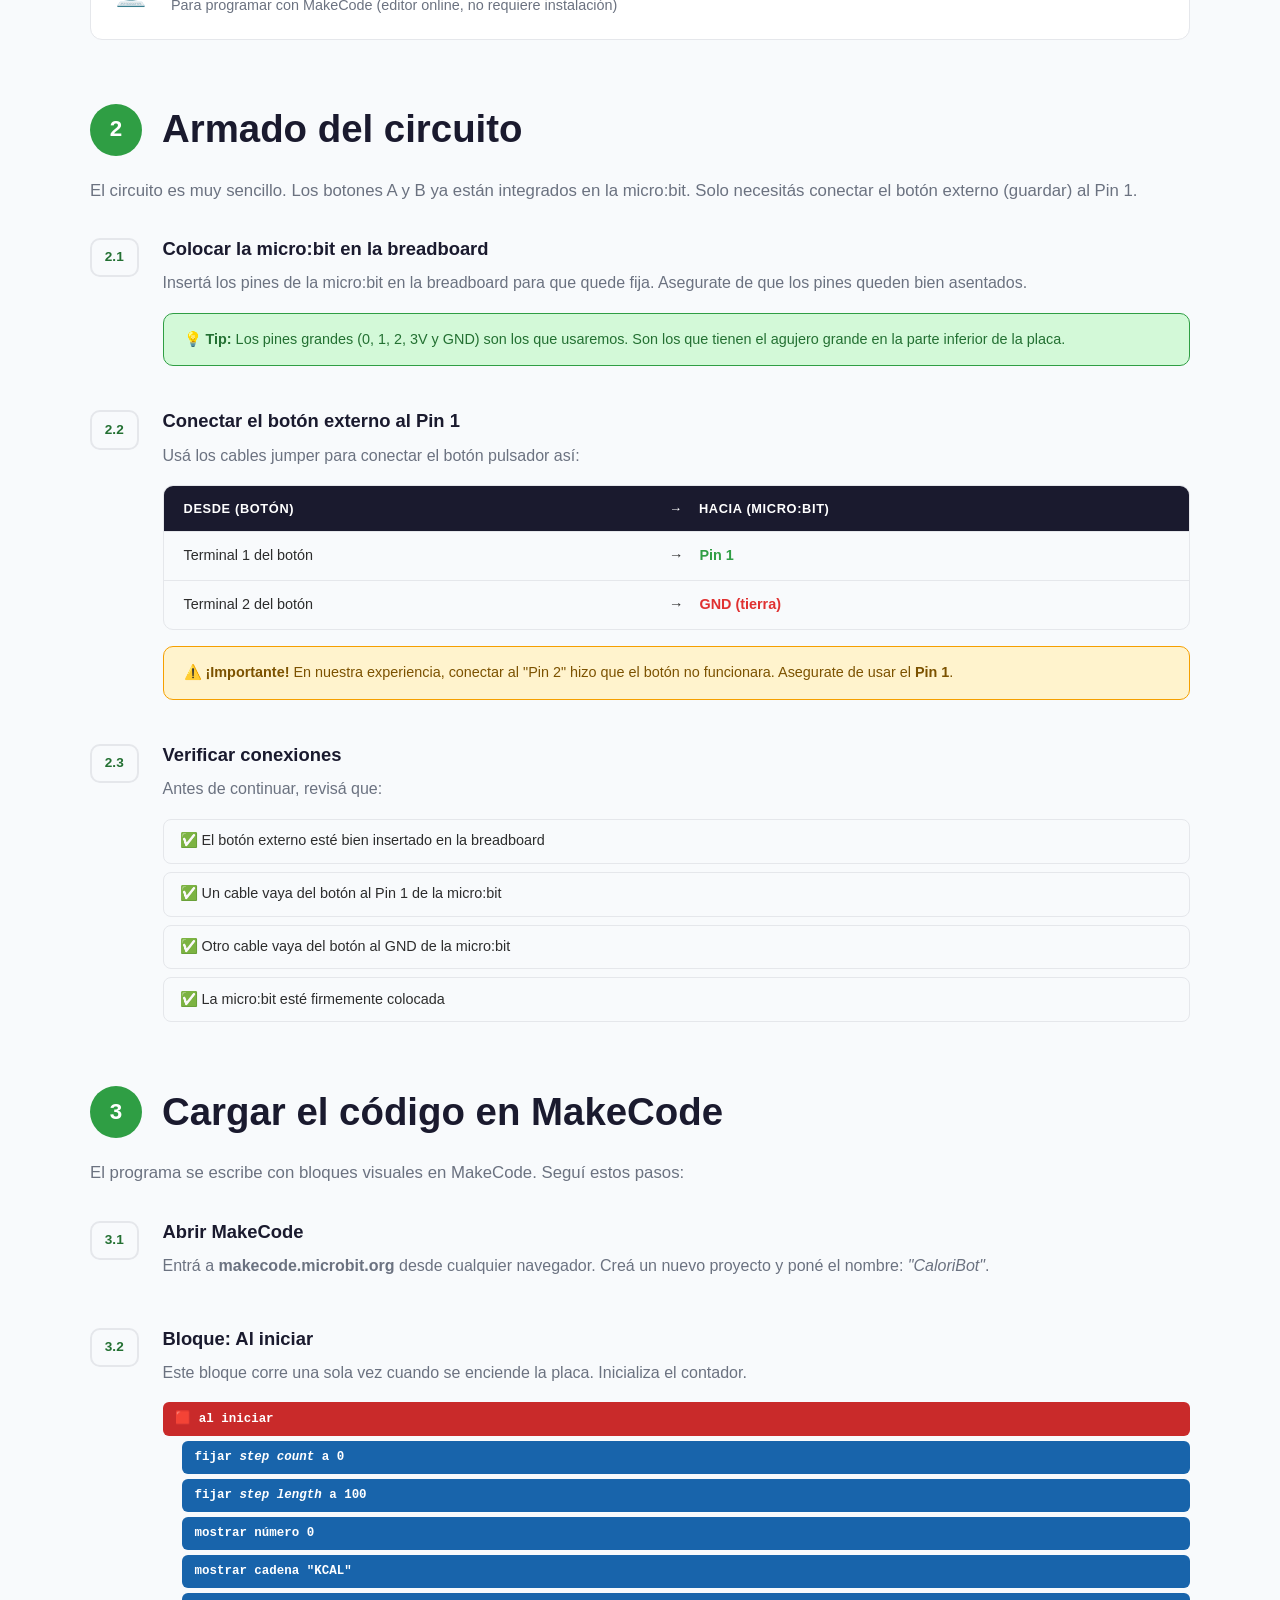
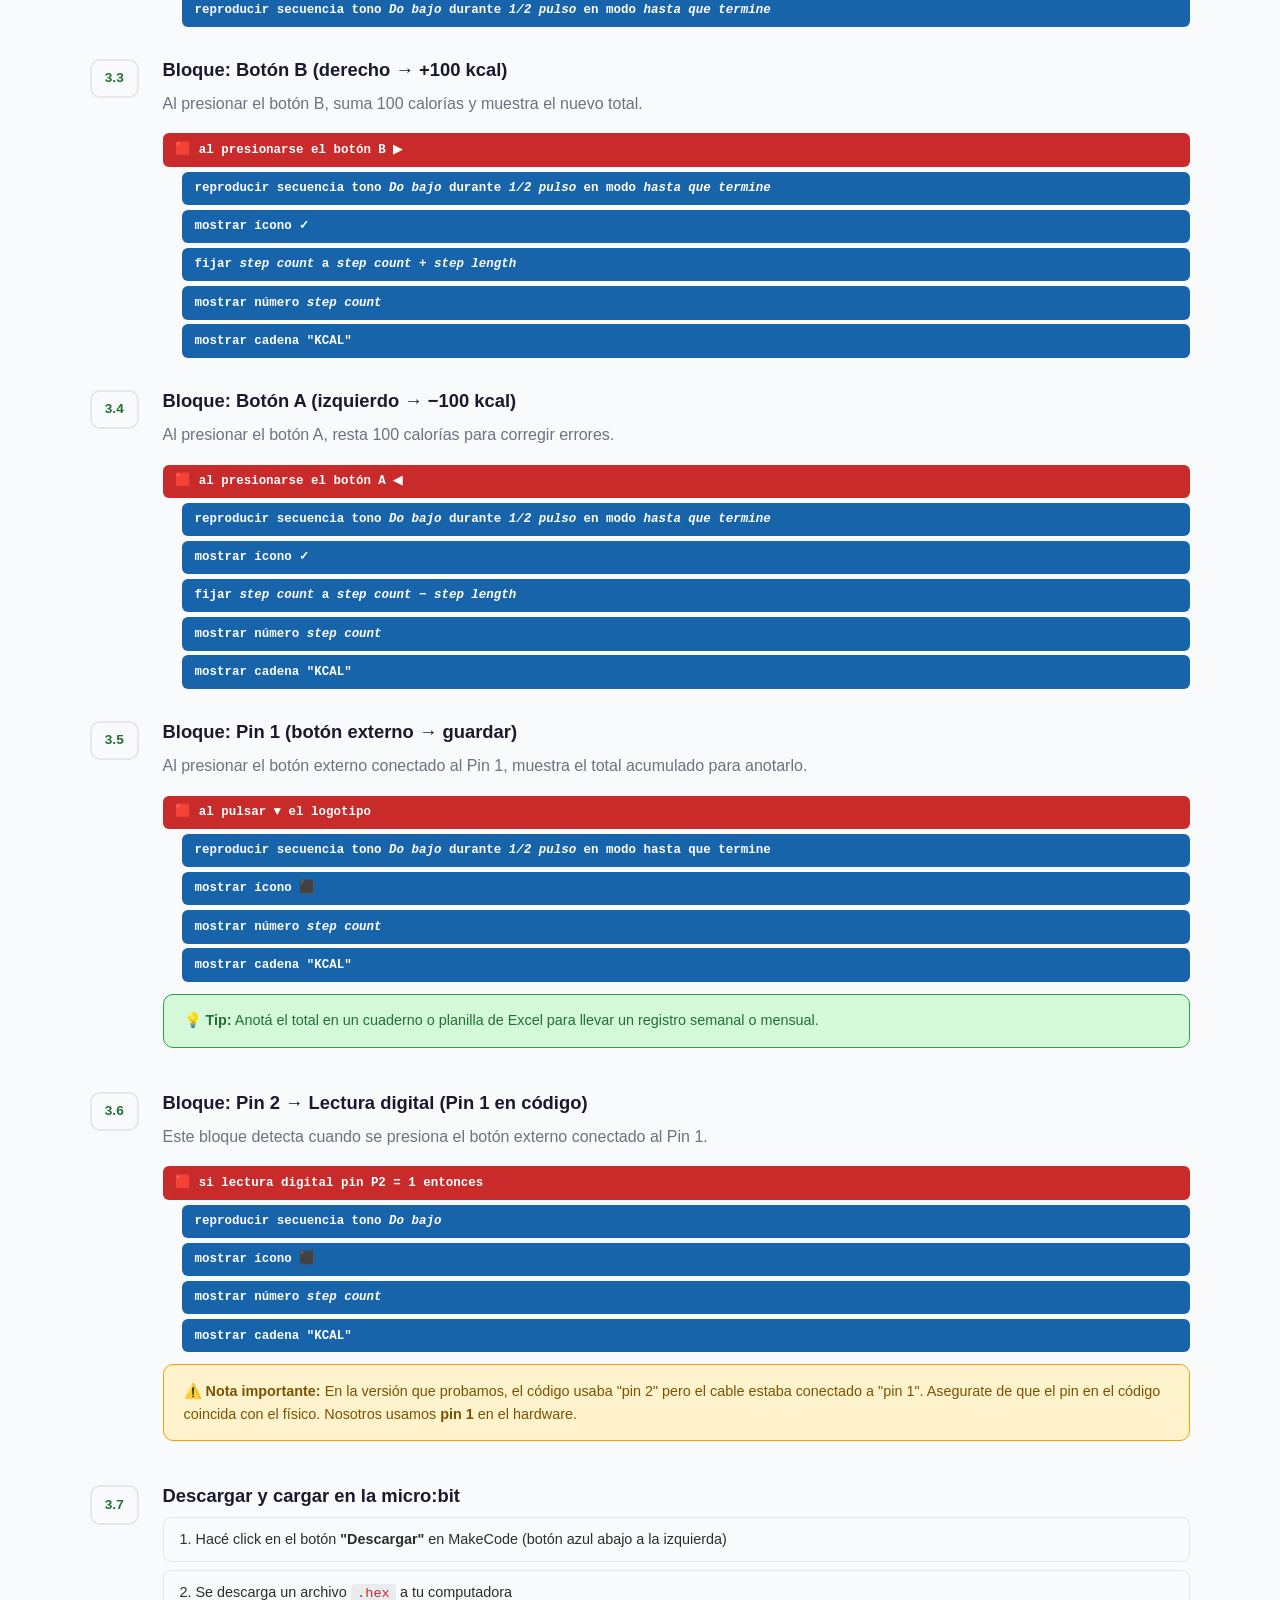
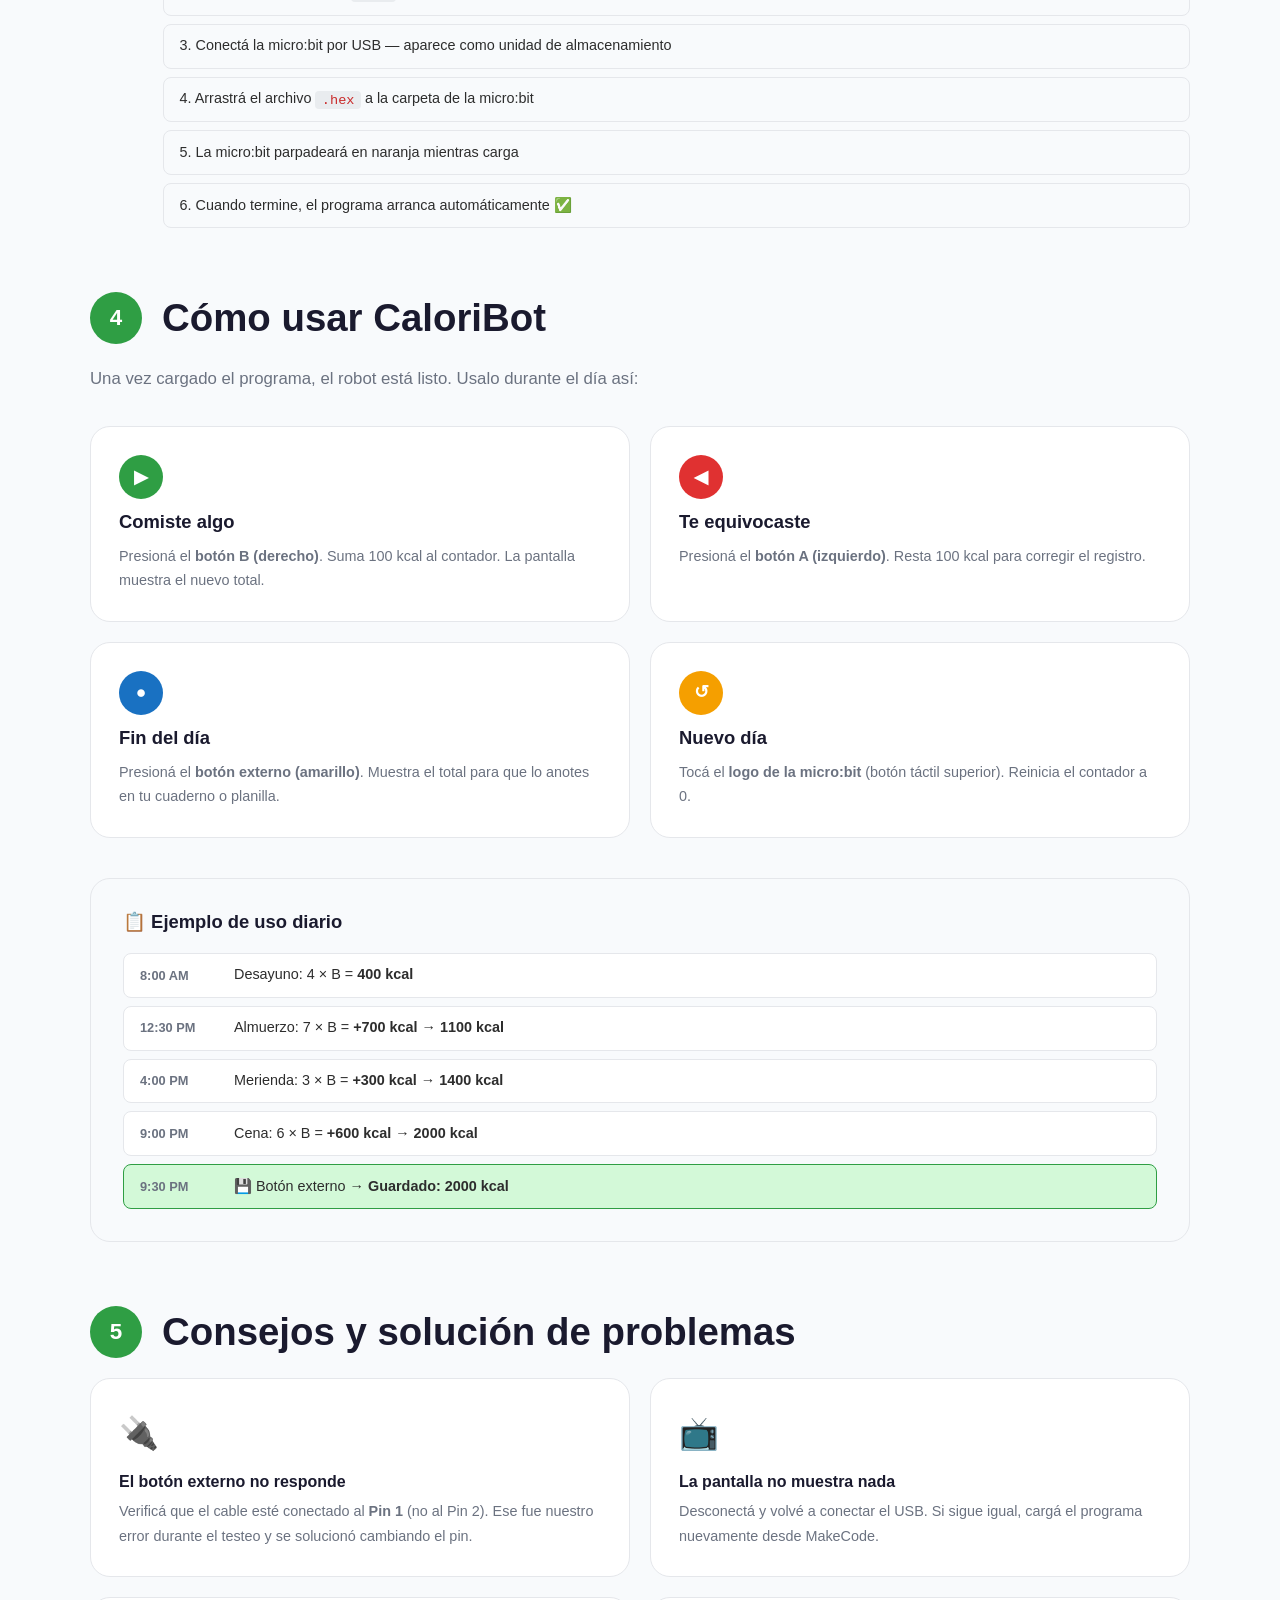
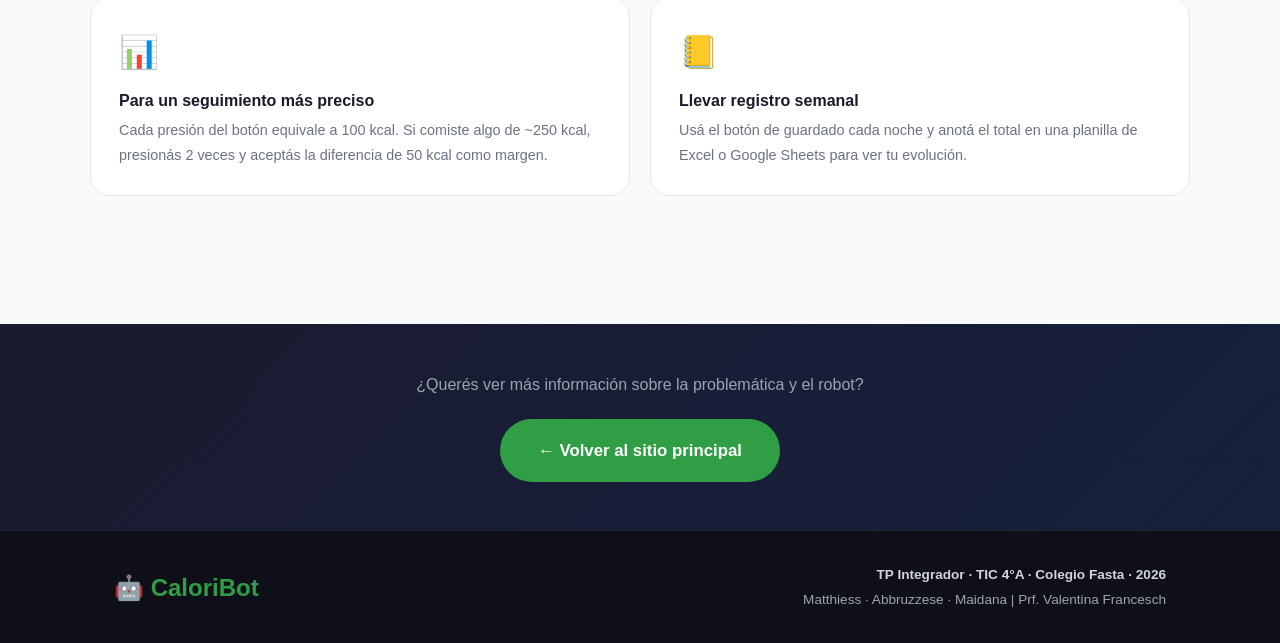
==== commit 9361e05f: "Update instructivo.html" ====
--- a/instructivo.html
+++ b/instructivo.html
@@ -4,8 +4,8 @@
   <meta charset="UTF-8" />
   <meta name="viewport" content="width=device-width, initial-scale=1.0" />
   <title>Instructivo · CaloriBot</title>
-  <link rel="stylesheet" href="css/styles.css" />
-  <link rel="stylesheet" href="css/instructivo.css" />
+  <link rel="stylesheet" href="styles.css" />
+<link rel="stylesheet" href="instructivo.css" />
   <link href="https://fonts.googleapis.com/css2?family=Inter:wght@300;400;500;600;700;800&family=Space+Grotesk:wght@500;700&display=swap" rel="stylesheet" />
 </head>
 <body>
--- a/styles.css
+++ b/styles.css
@@ -0,0 +1,545 @@
+/* =============================================
+   CaloriBot · Sitio Web TP Integrador
+   Matthiess, Abbruzzese y Maidana · 2026
+   ============================================= */
+
+/* --- Reset & Base --- */
+*, *::before, *::after { box-sizing: border-box; margin: 0; padding: 0; }
+
+:root {
+  --clr-primary: #2f9e44;
+  --clr-primary-dark: #237032;
+  --clr-primary-light: #d3f9d8;
+  --clr-accent: #f59f00;
+  --clr-accent-light: #fff3bf;
+  --clr-danger: #e03131;
+  --clr-blue: #1971c2;
+  --clr-blue-light: #dbe4ff;
+  --clr-dark: #1a1a2e;
+  --clr-text: #2d2d2d;
+  --clr-text-light: #6b7280;
+  --clr-bg: #f8fafc;
+  --clr-white: #ffffff;
+  --clr-border: #e5e7eb;
+  --radius: 12px;
+  --radius-lg: 20px;
+  --shadow: 0 4px 24px rgba(0,0,0,.08);
+  --shadow-lg: 0 12px 48px rgba(0,0,0,.12);
+  --transition: .25s ease;
+  --font-body: 'Inter', sans-serif;
+  --font-heading: 'Space Grotesk', sans-serif;
+}
+
+html { scroll-behavior: smooth; }
+
+body {
+  font-family: var(--font-body);
+  color: var(--clr-text);
+  background: var(--clr-bg);
+  line-height: 1.65;
+  font-size: 16px;
+}
+
+/* --- Typography --- */
+h1, h2, h3 { font-family: var(--font-heading); line-height: 1.2; }
+h1 { font-size: clamp(2rem, 5vw, 3.5rem); }
+h2 { font-size: clamp(1.6rem, 3vw, 2.4rem); }
+h3 { font-size: 1.15rem; }
+
+a { text-decoration: none; color: inherit; }
+
+/* --- Utilities --- */
+.container { max-width: 1100px; margin: 0 auto; padding: 0 1.5rem; }
+.section { padding: 5rem 0; }
+
+.section__header { text-align: center; margin-bottom: 3.5rem; }
+.section__tag {
+  display: inline-block;
+  background: var(--clr-primary-light);
+  color: var(--clr-primary-dark);
+  font-size: .8rem;
+  font-weight: 700;
+  letter-spacing: .08em;
+  text-transform: uppercase;
+  padding: .3rem .9rem;
+  border-radius: 50px;
+  margin-bottom: 1rem;
+}
+.section__title { color: var(--clr-dark); margin-bottom: .75rem; }
+.section__subtitle { color: var(--clr-text-light); max-width: 640px; margin: 0 auto; font-size: 1.05rem; }
+
+/* --- Buttons --- */
+.btn {
+  display: inline-flex; align-items: center; gap: .5rem;
+  padding: .75rem 1.75rem;
+  border-radius: 50px;
+  font-weight: 600;
+  font-size: .95rem;
+  cursor: pointer;
+  transition: var(--transition);
+  border: 2px solid transparent;
+}
+.btn--primary { background: var(--clr-primary); color: #fff; }
+.btn--primary:hover { background: var(--clr-primary-dark); transform: translateY(-2px); box-shadow: 0 8px 24px rgba(47,158,68,.35); }
+.btn--outline { background: transparent; color: var(--clr-primary); border-color: var(--clr-primary); }
+.btn--outline:hover { background: var(--clr-primary); color: #fff; transform: translateY(-2px); }
+.btn--large { padding: 1rem 2.25rem; font-size: 1.05rem; }
+
+/* =============================================
+   HEADER / NAV
+   ============================================= */
+.header {
+  position: fixed; top: 0; width: 100%; z-index: 100;
+  background: rgba(255,255,255,.92);
+  backdrop-filter: blur(12px);
+  border-bottom: 1px solid var(--clr-border);
+  transition: var(--transition);
+}
+.header.scrolled { box-shadow: var(--shadow); }
+
+.nav {
+  display: flex; align-items: center; justify-content: space-between;
+  height: 68px;
+}
+.nav__logo {
+  font-family: var(--font-heading);
+  font-weight: 700;
+  font-size: 1.3rem;
+  color: var(--clr-dark);
+  display: flex; align-items: center; gap: .4rem;
+}
+.logo-icon { font-size: 1.5rem; }
+
+.nav__menu {
+  display: flex; align-items: center; gap: 1.5rem;
+  list-style: none;
+}
+.nav__link {
+  font-size: .9rem;
+  font-weight: 500;
+  color: var(--clr-text-light);
+  transition: color var(--transition);
+  padding: .3rem 0;
+  position: relative;
+}
+.nav__link::after {
+  content: '';
+  position: absolute; bottom: -2px; left: 0;
+  width: 0; height: 2px;
+  background: var(--clr-primary);
+  transition: width var(--transition);
+}
+.nav__link:hover { color: var(--clr-primary); }
+.nav__link:hover::after { width: 100%; }
+
+.instructivo-btn {
+  background: var(--clr-primary);
+  color: #fff !important;
+  padding: .4rem 1rem;
+  border-radius: 50px;
+  font-weight: 600;
+}
+.instructivo-btn::after { display: none; }
+.instructivo-btn:hover { background: var(--clr-primary-dark); }
+
+.nav__toggle { display: none; background: none; border: none; font-size: 1.5rem; cursor: pointer; }
+
+/* =============================================
+   HERO
+   ============================================= */
+.hero {
+  min-height: 100vh;
+  padding-top: 68px;
+  display: flex; align-items: center;
+  background: linear-gradient(135deg, #f0fdf4 0%, #fff 50%, #eff6ff 100%);
+  position: relative; overflow: hidden;
+}
+.hero__bg-shapes { position: absolute; inset: 0; pointer-events: none; }
+.shape {
+  position: absolute; border-radius: 50%;
+  opacity: .08;
+}
+.shape--1 { width: 600px; height: 600px; background: var(--clr-primary); top: -200px; right: -200px; }
+.shape--2 { width: 300px; height: 300px; background: var(--clr-accent); bottom: -100px; left: -100px; }
+.shape--3 { width: 200px; height: 200px; background: var(--clr-blue); top: 50%; left: 20%; }
+
+.hero__content {
+  display: grid; grid-template-columns: 1fr 1fr; gap: 4rem;
+  align-items: center; padding-top: 3rem; padding-bottom: 3rem;
+}
+.hero__badge {
+  display: inline-block;
+  background: var(--clr-primary-light);
+  color: var(--clr-primary-dark);
+  font-size: .8rem; font-weight: 600;
+  padding: .35rem 1rem; border-radius: 50px;
+  margin-bottom: 1.25rem;
+}
+.hero__title { color: var(--clr-dark); margin-bottom: 1.25rem; }
+.highlight { color: var(--clr-primary); position: relative; }
+.hero__subtitle { color: var(--clr-text-light); font-size: 1.1rem; margin-bottom: 2rem; max-width: 480px; }
+.hero__cta { display: flex; gap: 1rem; flex-wrap: wrap; }
+
+/* Simulador micro:bit */
+.microbit-card {
+  background: #1a1a2e;
+  border-radius: 20px;
+  padding: 2rem;
+  box-shadow: var(--shadow-lg), 0 0 60px rgba(47,158,68,.15);
+  display: flex; flex-direction: column; align-items: center; gap: 1.25rem;
+  max-width: 320px;
+  margin: 0 auto;
+  animation: float 4s ease-in-out infinite;
+}
+@keyframes float {
+  0%, 100% { transform: translateY(0); }
+  50% { transform: translateY(-12px); }
+}
+.microbit-screen {
+  width: 100%; background: #0a0a1a; border-radius: 10px;
+  padding: 1.5rem; display: flex; align-items: center; justify-content: center;
+  border: 2px solid #2f9e44;
+  min-height: 100px;
+}
+.microbit-display { text-align: center; }
+.calorie-count {
+  display: block; font-size: 3rem; font-weight: 800;
+  color: #2f9e44; font-family: 'Courier New', monospace;
+  line-height: 1;
+}
+.kcal-label { color: #666; font-size: .8rem; letter-spacing: .1em; }
+
+.microbit-buttons { display: flex; align-items: center; gap: 1.5rem; width: 100%; justify-content: space-between; }
+.mb-btn {
+  background: #2d2d4e; color: #fff;
+  border: 1px solid #444; border-radius: 8px;
+  padding: .6rem .9rem; cursor: pointer;
+  font-size: .8rem; font-weight: 600;
+  transition: var(--transition);
+}
+.mb-btn--left:hover { background: var(--clr-danger); border-color: var(--clr-danger); }
+.mb-btn--right:hover { background: var(--clr-primary); border-color: var(--clr-primary); }
+.mb-logo {
+  width: 40px; height: 40px; border-radius: 50%;
+  background: #2d2d4e; border: 1px solid #666;
+  display: flex; align-items: center; justify-content: center;
+  font-size: 1.1rem; cursor: pointer; transition: var(--transition);
+  color: #aaa;
+}
+.mb-logo:hover { background: var(--clr-accent); color: #fff; border-color: var(--clr-accent); }
+.mb-btn--center {
+  width: 100%; background: #0a3d20; color: #2f9e44;
+  border: 1px solid #2f9e44; border-radius: 8px;
+  padding: .6rem; cursor: pointer;
+  font-size: .85rem; font-weight: 600; transition: var(--transition);
+}
+.mb-btn--center:hover { background: var(--clr-primary); color: #fff; }
+.mb-label { color: #555; font-size: .7rem; text-align: center; }
+
+/* Toast notif */
+.toast {
+  position: fixed; bottom: 2rem; right: 2rem;
+  background: var(--clr-dark); color: #fff;
+  padding: .8rem 1.5rem; border-radius: 50px;
+  font-size: .9rem; font-weight: 500;
+  transform: translateY(100px); opacity: 0;
+  transition: .4s ease;
+  z-index: 999;
+}
+.toast.show { transform: translateY(0); opacity: 1; }
+
+/* =============================================
+   PROBLEMA
+   ============================================= */
+.problema { background: var(--clr-white); }
+.problema__cards {
+  display: grid; grid-template-columns: repeat(3, 1fr); gap: 1.5rem;
+  margin-bottom: 3rem;
+}
+.problem-card {
+  background: var(--clr-bg);
+  border: 1px solid var(--clr-border);
+  border-radius: var(--radius-lg);
+  padding: 2rem;
+  text-align: center;
+  transition: var(--transition);
+}
+.problem-card:hover { transform: translateY(-6px); box-shadow: var(--shadow); }
+.problem-card__icon { font-size: 2.5rem; margin-bottom: 1rem; display: block; }
+.problem-card h3 { color: var(--clr-dark); margin-bottom: .75rem; }
+.problem-card p { color: var(--clr-text-light); font-size: .95rem; }
+
+.problema__ejemplo { margin-bottom: 3rem; }
+.ejemplo-card {
+  display: flex; gap: 1.5rem; align-items: flex-start;
+  background: var(--clr-accent-light);
+  border: 1px solid var(--clr-accent);
+  border-radius: var(--radius-lg);
+  padding: 2rem;
+}
+.ejemplo-icon { font-size: 2.5rem; flex-shrink: 0; }
+.ejemplo-content h3 { color: var(--clr-dark); margin-bottom: .5rem; }
+.ejemplo-content p { color: var(--clr-text); line-height: 1.7; }
+
+.stats-row {
+  display: grid; grid-template-columns: repeat(3, 1fr); gap: 1.5rem;
+}
+.stat-item {
+  text-align: center;
+  background: var(--clr-bg);
+  border: 1px solid var(--clr-border);
+  border-radius: var(--radius);
+  padding: 1.75rem 1rem;
+}
+.stat-num {
+  display: block; font-size: 2.5rem; font-weight: 800;
+  color: var(--clr-primary); font-family: var(--font-heading);
+  line-height: 1; margin-bottom: .5rem;
+}
+.stat-desc { color: var(--clr-text-light); font-size: .9rem; }
+
+/* =============================================
+   SOLUCIÓN
+   ============================================= */
+.solucion {
+  background: linear-gradient(180deg, var(--clr-bg) 0%, #f0fdf4 100%);
+}
+.solucion__grid {
+  display: grid; grid-template-columns: 1.2fr 1fr; gap: 4rem;
+  align-items: start; margin-bottom: 2.5rem;
+}
+.solucion__parrafo { color: var(--clr-text-light); margin-bottom: 2rem; font-size: 1.05rem; line-height: 1.8; }
+.botones-lista { display: flex; flex-direction: column; gap: 1rem; }
+.boton-item {
+  display: flex; flex-direction: column; gap: .3rem;
+  background: var(--clr-white);
+  border: 1px solid var(--clr-border);
+  border-radius: var(--radius);
+  padding: 1.25rem;
+}
+.boton-item p { color: var(--clr-text-light); font-size: .9rem; }
+.boton-badge {
+  display: inline-block; padding: .25rem .75rem;
+  border-radius: 50px; font-size: .78rem; font-weight: 700;
+  align-self: flex-start;
+}
+.badge--green { background: var(--clr-primary-light); color: var(--clr-primary-dark); }
+.badge--red { background: #ffe3e3; color: var(--clr-danger); }
+.badge--blue { background: var(--clr-blue-light); color: var(--clr-blue); }
+.badge--orange { background: var(--clr-accent-light); color: #c97000; }
+
+/* Robot diagram */
+.robot-diagram {
+  background: var(--clr-dark);
+  border-radius: var(--radius-lg);
+  padding: 2rem;
+  color: #fff;
+  position: sticky; top: 90px;
+}
+.dm-screen {
+  background: #0a3d20; border: 2px solid var(--clr-primary);
+  border-radius: 8px; padding: 1rem;
+  text-align: center; color: var(--clr-primary);
+  font-size: .85rem; font-weight: 600; margin-bottom: 1rem;
+}
+.dm-buttons {
+  display: flex; align-items: center; justify-content: space-between;
+  margin-bottom: 1rem;
+}
+.dm-btn {
+  background: #2d2d4e; border: 1px solid #555;
+  border-radius: 8px; padding: .6rem 1rem;
+  text-align: center; font-size: .8rem; font-weight: 600;
+  cursor: default;
+}
+.dm-btn--a { color: var(--clr-danger); border-color: var(--clr-danger); }
+.dm-btn--b { color: var(--clr-primary); border-color: var(--clr-primary); }
+.dm-logo { font-size: 1.5rem; }
+.dm-pin {
+  background: #2d2d4e; border: 1px dashed #555;
+  border-radius: 8px; padding: .6rem;
+  text-align: center; font-size: .8rem; color: var(--clr-accent);
+  margin-bottom: 1rem;
+}
+.dm-label { text-align: center; color: #666; font-size: .75rem; margin-bottom: 1rem; }
+.diagram-arrows { display: flex; flex-direction: column; gap: .5rem; }
+.d-arrow {
+  background: #12122a; border-radius: 8px;
+  padding: .6rem .9rem; font-size: .8rem; color: #aaa;
+}
+
+.target-box {
+  display: flex; gap: 1.5rem; align-items: flex-start;
+  background: var(--clr-primary-light);
+  border: 1px solid var(--clr-primary);
+  border-radius: var(--radius-lg);
+  padding: 2rem;
+}
+.target-icon { font-size: 2.5rem; flex-shrink: 0; }
+.target-box h3 { color: var(--clr-dark); margin-bottom: .5rem; }
+.target-box p { color: var(--clr-text); line-height: 1.7; }
+
+/* =============================================
+   PROTOTIPO
+   ============================================= */
+.prototipo { background: var(--clr-white); }
+.prototipo__grid {
+  display: grid; grid-template-columns: 1fr 1.3fr; gap: 3rem; align-items: start;
+}
+.foto-placeholder {
+  background: var(--clr-bg);
+  border: 2px dashed var(--clr-border);
+  border-radius: var(--radius-lg);
+  min-height: 300px;
+  display: flex; align-items: center; justify-content: center;
+  overflow: hidden;
+}
+.foto-placeholder img { width: 100%; height: 100%; object-fit: cover; border-radius: var(--radius-lg); }
+.foto-placeholder--img {
+  border: none;
+  background: transparent;
+  box-shadow: var(--shadow-lg);
+}
+.foto-placeholder--img img {
+  width: 100%;
+  height: 420px;
+  object-fit: cover;
+  object-position: center top;
+  border-radius: var(--radius-lg);
+  display: block;
+}
+.foto-inner { text-align: center; color: var(--clr-text-light); padding: 2rem; }
+.foto-emoji { font-size: 3rem; display: block; margin-bottom: 1rem; }
+.foto-caption { font-size: .85rem; color: var(--clr-text-light); text-align: center; margin-top: 1rem; }
+
+.makecode-box, .testeo-box {
+  background: var(--clr-bg);
+  border: 1px solid var(--clr-border);
+  border-radius: var(--radius-lg);
+  padding: 1.75rem;
+  margin-bottom: 1.5rem;
+}
+.makecode-box h3, .testeo-box h3 { color: var(--clr-dark); margin-bottom: .75rem; }
+.makecode-box p, .testeo-box p { color: var(--clr-text-light); font-size: .95rem; margin-bottom: 1rem; }
+
+.code-blocks-visual { display: flex; flex-direction: column; gap: .3rem; }
+.block {
+  padding: .4rem .8rem;
+  border-radius: 6px;
+  font-size: .78rem;
+  font-weight: 600;
+  font-family: 'Courier New', monospace;
+}
+.block--event { background: #c92a2a; color: #fff; }
+.block--action { background: #1864ab; color: #fff; margin-left: 1.2rem; }
+.mt { margin-top: .5rem; }
+
+.bug-box {
+  background: #fff3cd; border: 1px solid var(--clr-accent);
+  border-radius: 10px; padding: 1rem;
+}
+.bug-label { font-weight: 700; color: #9c6400; display: block; margin-bottom: .4rem; }
+.bug-box p { color: #7c5200; font-size: .9rem; margin: 0; }
+
+/* =============================================
+   COMPONENTES
+   ============================================= */
+.componentes {
+  background: linear-gradient(180deg, #f0fdf4 0%, var(--clr-bg) 100%);
+}
+.componentes__grid {
+  display: grid; grid-template-columns: repeat(3, 1fr); gap: 1.5rem;
+}
+.componente-card {
+  background: var(--clr-white);
+  border: 1px solid var(--clr-border);
+  border-radius: var(--radius-lg);
+  padding: 2rem;
+  text-align: center;
+  transition: var(--transition);
+}
+.componente-card:hover { transform: translateY(-6px); box-shadow: var(--shadow); border-color: var(--clr-primary); }
+.comp-icon { font-size: 2.5rem; display: block; margin-bottom: 1rem; }
+.componente-card h3 { color: var(--clr-dark); margin-bottom: .3rem; }
+.comp-type {
+  display: inline-block;
+  background: var(--clr-primary-light); color: var(--clr-primary-dark);
+  font-size: .75rem; font-weight: 600; padding: .2rem .7rem;
+  border-radius: 50px; margin-bottom: .75rem;
+}
+.componente-card p { color: var(--clr-text-light); font-size: .9rem; }
+
+/* =============================================
+   INSTRUCTIVO CTA
+   ============================================= */
+.instructivo-cta {
+  background: var(--clr-dark);
+}
+.instructivo-cta .section__tag {
+  background: rgba(47,158,68,.2); color: var(--clr-primary);
+}
+.instructivo-box {
+  display: grid; grid-template-columns: 1.2fr 1fr; gap: 4rem; align-items: center;
+}
+.instructivo-box__text h2 { color: var(--clr-white); margin-bottom: 1rem; }
+.instructivo-box__text p { color: #9ca3af; margin-bottom: 2rem; line-height: 1.8; }
+
+.steps-preview { display: flex; flex-direction: column; gap: .75rem; }
+.step-prev {
+  display: flex; align-items: center; gap: 1rem;
+  background: rgba(255,255,255,.05);
+  border: 1px solid rgba(255,255,255,.1);
+  border-radius: 10px; padding: 1rem 1.25rem;
+  color: #d1d5db;
+  font-weight: 500;
+}
+.step-prev span {
+  width: 32px; height: 32px; border-radius: 50%;
+  background: var(--clr-primary); color: #fff;
+  display: flex; align-items: center; justify-content: center;
+  font-weight: 700; font-size: .9rem; flex-shrink: 0;
+}
+
+/* =============================================
+   FOOTER
+   ============================================= */
+.footer {
+  background: #0f0f1a;
+  color: #9ca3af;
+  padding: 2rem 0;
+  border-top: 1px solid rgba(255,255,255,.08);
+}
+.footer__content { display: flex; align-items: center; justify-content: space-between; gap: 2rem; flex-wrap: wrap; }
+.footer__logo { font-family: var(--font-heading); font-size: 1.5rem; font-weight: 700; color: var(--clr-primary); }
+.footer__info { text-align: right; }
+.footer__info p { font-size: .85rem; line-height: 1.8; }
+.footer__info strong { color: #d1d5db; }
+
+/* =============================================
+   RESPONSIVE
+   ============================================= */
+@media (max-width: 900px) {
+  .hero__content { grid-template-columns: 1fr; gap: 2rem; }
+  .hero__visual { order: -1; }
+  .problema__cards { grid-template-columns: 1fr; }
+  .stats-row { grid-template-columns: repeat(2, 1fr); }
+  .solucion__grid { grid-template-columns: 1fr; }
+  .robot-diagram { position: static; }
+  .prototipo__grid { grid-template-columns: 1fr; }
+  .componentes__grid { grid-template-columns: repeat(2, 1fr); }
+  .instructivo-box { grid-template-columns: 1fr; gap: 2rem; }
+  .footer__content { flex-direction: column; text-align: center; }
+  .footer__info { text-align: center; }
+}
+
+@media (max-width: 600px) {
+  .nav__menu { display: none; flex-direction: column; position: absolute; top: 68px; left: 0; width: 100%; background: #fff; padding: 1rem; box-shadow: var(--shadow); gap: .75rem; }
+  .nav__menu.open { display: flex; }
+  .nav__toggle { display: block; }
+  .stats-row { grid-template-columns: 1fr; }
+  .componentes__grid { grid-template-columns: 1fr; }
+  .hero__cta { flex-direction: column; align-items: flex-start; }
+  .ejemplo-card { flex-direction: column; }
+  .target-box { flex-direction: column; }
+}
+
